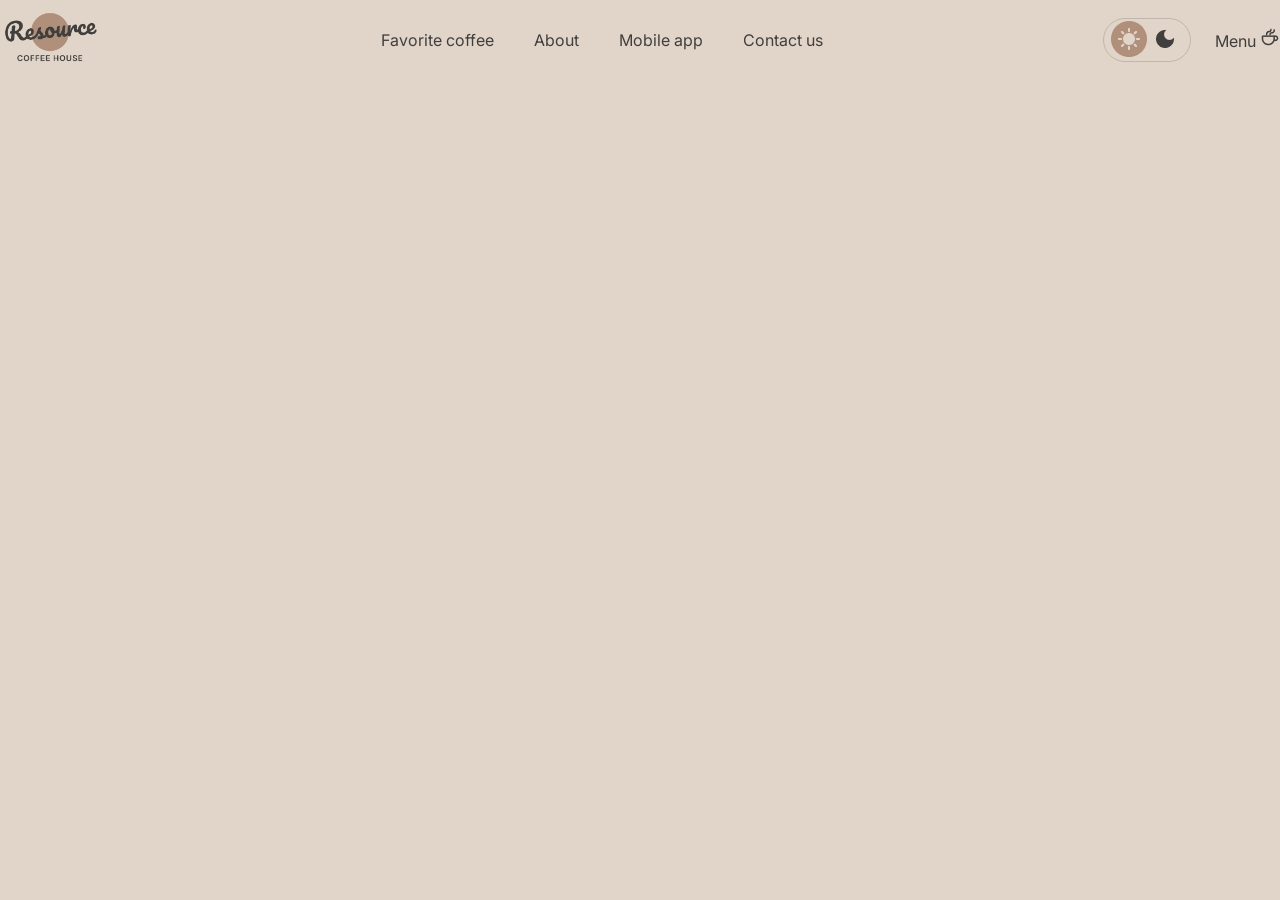
==== index.html @ 5ed03001 "feat: add header" ====
<!DOCTYPE html>
<html lang="en">
<head>
    <meta charset="UTF-8">
    <meta name="viewport" content="width=device-width, initial-scale=1.0">
    <link rel="preconnect" href="https://fonts.googleapis.com">
    <link rel="preconnect" href="https://fonts.gstatic.com" crossorigin>
    <link
        href="https://fonts.googleapis.com/css2?family=Inter:wght@300;400;500;600;700&display=swap"
        rel="stylesheet"
    />
  <link rel="stylesheet" href="style.css" />
    <title>Coffee House</title>
</head>
<body>
    <header class="header">
      <div class="container header__container">
        <a href="#" class="header__logo" >
          <img src="assets/logo.png" alt="logo">
        </a>
        <nav class="header__nav">
          <ul class="header__menu">
            <li class="header__menu-item">
              <a href="#favorite" class="header__menu-link">Favorite coffee</a>
            </li>
            <li class="header__menu-item">
              <a href="#about" class="header__menu-link">About</a>
            </li>
            <li class="header__menu-item">
              <a href="#mobile-app" class="header__menu-link">Mobile app</a>
            </li>
            <li class="header__menu-item">
              <a href="#contacts" class="header__menu-link">Contact us</a>
            </li>
          </ul>
        </nav>
        <div class="header__actions">
            <button class="theme-switcher" type="button" aria-label="Switch color theme">
                <span class="theme-switcher__sun">
                    <img src="assets/sun.png" alt="sun">
                </span>
                <span class="theme-switcher__moon">
                    <img src="assets/moon.png" alt="moon">
                </span>
            </button>
             <a class="menu-link" href="#menu">
                <span>Menu</span>
                <span class="menu-link__icon">
                    <img src="assets/coffee-cup.png" alt="coffee cup">
                </span>
            </a>
            <button class="header__burger" aria-label="Toggle menu">
            <span class="header__burger-line"></span>
            <span class="header__burger-line"></span>
            </button>
        </div>
      </div>
    </header>
    <main>
        <div class="main_container">
            
        </div>
    </main>
    <script src="main.js"></script>
</body>
</html>
---- style.css ----
* {
  margin: 0;
  padding: 0;
  box-sizing: border-box;
}

body {
  font-family: "Inter", sans-serif;
  font-weight: 400;
  line-height: 1.5;
  color: #111;
  background-color: #E1D4C9;
  color: #403F3D;
}
.header__logo img{
    width: 100px;
    height: 60px;

}
.header__container{
    max-width: 1360px;
    margin: 0 auto;
    display: flex;
    align-items: center;
    justify-content: space-between;
    min-height: 80px;
    gap: 16px;
}
.header__menu {
  display: flex;
  align-items: center;
  gap: 40px;
  margin: 0;
  padding: 0;
  list-style: none;
}
.header__menu-link, .menu-link {
  color: #403f3d;
  text-decoration: none;
  font-size: 16px;
}
.header__actions{
    display: flex;
    justify-content: center;
    align-items: center;
    gap: 24px;
}
.theme-switcher__sun img, 
.theme-switcher__moon img{
    width: 36px;
    height: 36px;
}
.theme-switcher{
    background-color: inherit;
    border-radius: 100px;
    border: 1px #C1B6AD solid;
    width: 88px;
    height: 44px;
    display: flex;
    justify-content: center;
    align-items: center;
    cursor: pointer;
}
.menu-link__icon img {
  width: 20px;
  height: 20px;
  object-fit: contain;
}
.header__burger {
  display: none;
  width: 44px;
  height: 44px;
  padding: 10px;
  border: none;
  background-color: transparent;
  cursor: pointer;
}

.header__burger-line {
  display: block;
  width: 24px;
  height: 2px;
  margin: 5px 0;
  background-color: #403f3d;
  transition: transform 0.3s ease, opacity 0.3s ease;
}
@media (max-width: 768px) {
  .header__container {
    position: relative;
    min-height: 72px;
    padding: 0 40px;
  }

  .header__nav {
    display: none;
  }

  .header__burger {
    display: block;
    width: 44px;
    height: 44px;
    padding: 0;
    border: 1px solid #665f55;
    border-radius: 50%;
    background-color: transparent;
    cursor: pointer;
  }

  .header__burger-line {
    display: block;
    width: 16px;
    height: 2px;
    margin: 4px auto;
    border-radius: 2px;
    background-color: #403f3d;
  }

  .header__actions {
    gap: 16px;
  }

  .header__nav.header__nav--open {
    position: absolute;
    display: flex;
    top: 100%;
    align-items: center;
    justify-content: center;
    z-index: 10;
    display: block;
    padding: 24px;
    background-color: #e1d4c9;
  }

  .header__menu {
    flex-direction: column;
    align-items: flex-start;
    gap: 20px;
  }

  .header__menu-link {
    font-size: 16px;
  }
  .menu-link {
  display: none;
}
}
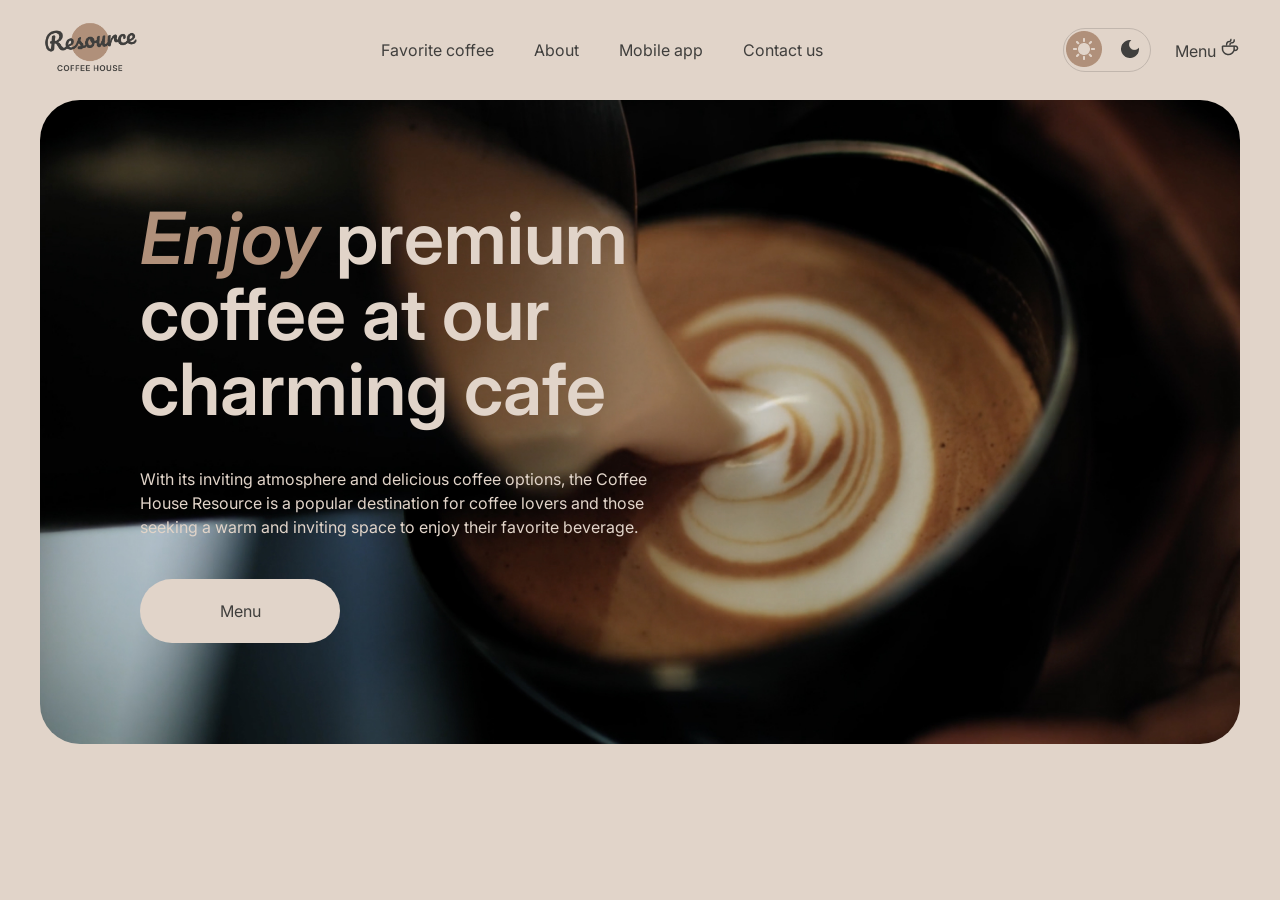
==== commit 86f28e53: "feat: add hero section" ====
--- a/index.html
+++ b/index.html
@@ -58,7 +58,29 @@
     </header>
     <main>
         <div class="main_container">
-            
+            <section class="hero-section">
+                <div class="hero-section__content">
+                <h1 class="hero-section__title">
+                    <span class="hero-section__line">
+                        <span class="hero-section__accent">Enjoy</span> premium
+                    </span>
+                    <span class="hero-section__line">coffee at our</span>
+                    <span class="hero-section__line">charming cafe</span>
+                    </h1>
+                <p class="hero-section__description">
+                    With its inviting atmosphere and delicious coffee options, the Coffee
+                    House Resource is a popular destination for coffee lovers and those
+                    seeking a warm and inviting space to enjoy their favorite beverage.
+                </p>
+
+                <a class="hero-section__button" href="#menu">
+                    <span class="hero-section__button-text">Menu</span>
+                    <span class="hero-section__button-icon">
+                        <img src="assets/coffee-cup.png" alt="">
+                    </span>
+                </a>
+                </div>
+            </section>
         </div>
     </main>
     <script src="main.js"></script>
--- a/style.css
+++ b/style.css
@@ -11,6 +11,7 @@
   color: #111;
   background-color: #E1D4C9;
   color: #403F3D;
+  margin: 0 auto;
 }
 .header__logo img{
     width: 100px;
@@ -23,7 +24,7 @@
     display: flex;
     align-items: center;
     justify-content: space-between;
-    min-height: 80px;
+    min-height: 100px;
     gap: 16px;
 }
 .header__menu {
@@ -38,6 +39,25 @@
   color: #403f3d;
   text-decoration: none;
   font-size: 16px;
+  position: relative;
+}
+.header__menu-link::after,
+.menu-link::after {
+  position: absolute;
+  bottom: -6px;
+  left: 0;
+  width: 100%;
+  height: 2px;
+  background-color: #403f3d;
+  content: "";
+  transform: scaleX(0);
+  transform-origin: left;
+  transition: transform 0.5s ease;
+}
+
+.header__menu-link:hover::after,
+.menu-link:hover::after {
+  transform: scaleX(1);
 }
 .header__actions{
     display: flex;
@@ -60,6 +80,11 @@
     justify-content: center;
     align-items: center;
     cursor: pointer;
+    gap: 10px;
+}
+.theme-switcher:hover .theme-switcher__moon {
+  background-color: #665f55;
+  border-radius: 100px;
 }
 .menu-link__icon img {
   width: 20px;
@@ -84,11 +109,15 @@
   background-color: #403f3d;
   transition: transform 0.3s ease, opacity 0.3s ease;
 }
+@media (max-width: 1439px) {
+     body {
+    padding: 0 40px;
+  }
+}
 @media (max-width: 768px) {
   .header__container {
     position: relative;
     min-height: 72px;
-    padding: 0 40px;
   }
 
   .header__nav {
@@ -144,3 +173,109 @@
   display: none;
 }
 }
+@media (max-width: 750px) {
+    body {
+    padding: 0 16px;
+  }
+}
+.main_container{
+    max-width: 1360px;
+    margin: 0 auto;
+}
+.hero-section{
+    background: url(assets/img-hero.jpg) ;
+    max-width: 1360px;
+    height: 644px;
+    background-position: center;
+  background-size: cover;
+  background-repeat: no-repeat;
+  border-radius: 40px;
+}
+.hero-section__content {
+  max-width: 530px;
+  padding-top: 100px;
+  margin-left: 100px;
+  color: #e1d4c9;
+}
+.hero-section__title {
+  margin: 0 0 40px;
+  font-size: 72px;
+  font-weight: 600;
+  line-height: 1.05;
+}
+.hero-section__line {
+  display: block;
+}
+
+.hero-section__accent {
+  color: #b0907a;
+  font-style: italic;
+}
+
+.hero-section__description {
+  max-width: 530px;
+  margin: 0 0 40px;
+  color: #e1d4c9;
+  font-size: 16px;
+  line-height: 1.5;
+  letter-spacing: 0,2;
+}
+
+.hero-section__button {
+  display: inline-flex;
+  align-items: center;
+  justify-content: center;
+  min-width: 200px;
+  min-height: 64px;
+  padding: 0 24px;
+  border-radius: 32px;
+  color: #403f3d;
+  background-color: #e1d4c9;
+  font-size: 16px;
+  text-decoration: none;
+  transition: 0.3s ease;
+}
+.hero-section__button-icon {
+  display: flex;
+  align-items: center;
+  justify-content: center;
+  width: 0;
+  opacity: 0;
+  overflow: hidden;
+  transition: width 0.3s ease, opacity 0.3s ease;
+}
+
+.hero-section__button-icon img {
+  display: block;
+  width: 22px;
+  height: 20px;
+  padding-left: 2px;
+}
+
+.hero-section__button:hover .hero-section__button-icon {
+  width: 20px;
+  opacity: 1;
+}
+@media (max-width: 768px) {
+    .hero-section__content {
+    padding-top: 100px;
+    margin-left: 60px;
+    }
+}
+@media (max-width: 630px) {
+    .hero-section__content {
+    padding-top: 60px;
+    margin-left: 16px;
+    }
+    .hero-section__title{
+    font-size: 58px;  
+    }
+}
+@media (max-width: 440px) {
+.hero-section__title{
+    font-size: 42px;  
+    }
+    .hero-section {
+    height: 552px;
+    }
+}
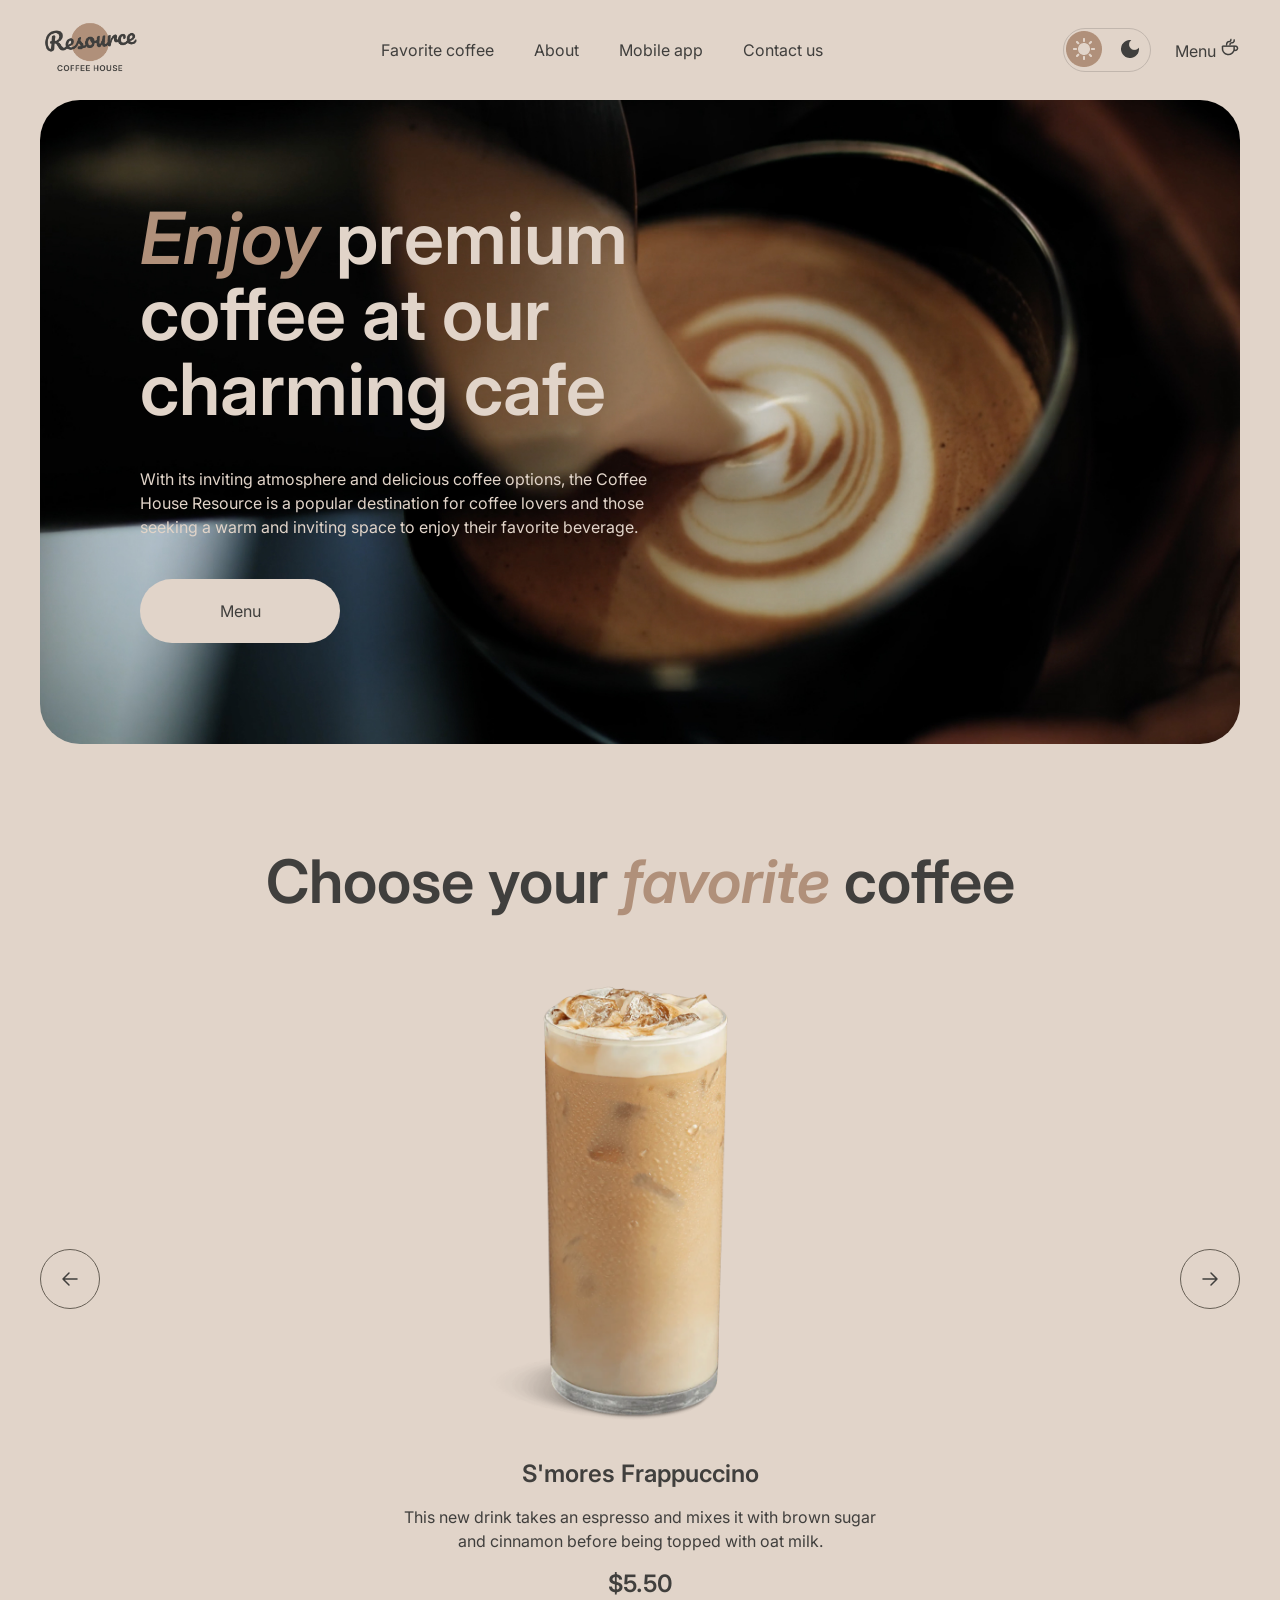
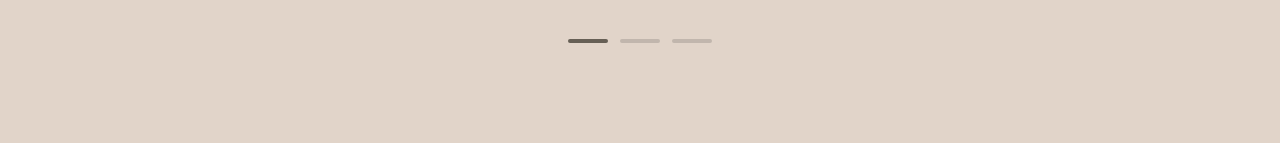
==== commit 632e184e: "feat: add favoriute coffee section" ====
--- a/index.html
+++ b/index.html
@@ -81,6 +81,67 @@
                 </a>
                 </div>
             </section>
+            <section class="favorite-coffee" id="favorite">
+                <h2 class="favorite-coffee__title">
+                    Choose your <span class="favorite-coffee__accent">favorite</span> coffee
+                </h2>
+                <div class="favorite-coffee__slider">
+                    <button
+                    class="favorite-coffee__arrow favorite-coffee__arrow--prev"
+                    type="button"
+                    aria-label="Previous coffee">
+                      <svg class="favorite-coffee__arrow-icon" width="24" height="24" viewBox="0 0 24 24" fill="none"
+                        xmlns="http://www.w3.org/2000/svg" aria-hidden="true">
+                        <path d="M19 12H5M11 18L5 12L11 6" stroke="currentColor" stroke-width="1.5" stroke-linecap="round"
+                        stroke-linejoin="round"/>
+                    </svg>
+                    </button>
+                    <article class="favorite-coffee__card">
+                    <img
+                        class="favorite-coffee__image"
+                        src="assets/coffee-slider-1.png"
+                        alt="S'mores Frappuccino"/>
+                    <div class="favorite-coffee__info">
+                        <h3 class="favorite-coffee__name">S'mores Frappuccino</h3>
+                        <p class="favorite-coffee__description">
+                        This new drink takes an espresso and mixes it with brown sugar and
+                        cinnamon before being topped with oat milk.
+                        </p>
+                        <p class="favorite-coffee__price">$5.50</p>
+                    </div>
+                    </article>
+                    <button
+                    class="favorite-coffee__arrow favorite-coffee__arrow--next"
+                    type="button"
+                    aria-label="Next coffee">
+                    <svg  class="favorite-coffee__arrow-icon" width="24" height="24" viewBox="0 0 24 24"
+                        fill="none" xmlns="http://www.w3.org/2000/svg" aria-hidden="true">
+                        <path d="M5 12H19M13 18L19 12L13 6" stroke="currentColor" stroke-width="1.5"stroke-linecap="round"
+                        stroke-linejoin="round"/>
+                    </svg>
+                    </button>
+                </div>
+
+                <div class="favorite-coffee__pagination" aria-label="Coffee slider pagination">
+                    <button
+                    class="favorite-coffee__pagination-item favorite-coffee__pagination-item--active"
+                    type="button"
+                    aria-label="Show first coffee"
+                    ></button>
+
+                    <button
+                    class="favorite-coffee__pagination-item"
+                    type="button"
+                    aria-label="Show second coffee"
+                    ></button>
+
+                    <button
+                    class="favorite-coffee__pagination-item"
+                    type="button"
+                    aria-label="Show third coffee"
+                    ></button>
+                </div>
+                </section>
         </div>
     </main>
     <script src="main.js"></script>
--- a/style.css
+++ b/style.css
@@ -278,4 +278,146 @@
     .hero-section {
     height: 552px;
     }
+}
+.favorite-coffee {
+  padding: 100px 0;
+}
+
+.favorite-coffee__title {
+  margin: 0 0 40px;
+  color: #403f3d;
+  font-size: 60px;
+  font-weight: 600;
+  line-height: 1.25;
+  text-align: center;
+}
+
+.favorite-coffee__accent {
+  color: #b0907a;
+  font-style: italic;
+}
+
+.favorite-coffee__slider {
+  display: flex;
+  align-items: center;
+  justify-content: space-between;
+  width: 100%;
+  max-width: 1360px;
+  margin: 0 auto;
+}
+
+.favorite-coffee__card {
+  flex-grow: 1;
+  max-width: 480px;
+  margin: 0 20px;
+}
+
+.favorite-coffee__card {
+  display: flex;
+  flex-direction: column;
+  align-items: center;
+  width: 480px;
+  text-align: center;
+}
+
+.favorite-coffee__image {
+  display: block;
+  width: 480px;
+  height: 480px;
+  margin-bottom: 20px;
+  object-fit: cover;
+  border-radius: 50%;
+}
+
+.favorite-coffee__info {
+  display: flex;
+  flex-direction: column;
+  align-items: center;
+}
+
+.favorite-coffee__name {
+  margin: 0 0 16px;
+  color: #403f3d;
+  font-size: 24px;
+  font-weight: 600;
+  line-height: 1.25;
+}
+
+.favorite-coffee__description {
+  max-width: 480px;
+  margin: 0 0 16px;
+  color: #403f3d;
+  font-size: 16px;
+  line-height: 1.5;
+}
+
+.favorite-coffee__price {
+  margin: 0;
+  color: #403f3d;
+  font-size: 24px;
+  font-weight: 600;
+  line-height: 1.25;
+}
+
+.favorite-coffee__arrow {
+  display: flex;
+  align-items: center;
+  justify-content: center;
+
+  width: 60px;
+  height: 60px;
+  padding: 0;
+  border: 1px solid #665f55;
+  border-radius: 50%;
+  color: #403f3d;
+  background-color: transparent;
+  cursor: pointer;
+
+  transition: color 0.3s ease, background-color 0.3s ease;
+}
+
+.favorite-coffee__arrow:hover {
+  color: #e1d4c9;
+  background-color: #665f55;
+}
+
+.favorite-coffee__pagination {
+  display: flex;
+  justify-content: center;
+  gap: 12px;
+  margin-top: 40px;
+}
+
+.favorite-coffee__pagination-item {
+  width: 40px;
+  height: 4px;
+  padding: 0;
+  border: 0;
+  border-radius: 100px;
+  background-color: #c1b6ad;
+  cursor: pointer;
+}
+
+.favorite-coffee__pagination-item--active {
+  background-color: #665f55;
+}
+@media (max-width: 760px) {
+  .favorite-coffee__arrow {
+    display: none;
+  }
+  .favorite-coffee__title{
+    font-size: 32px;
+  }
+  .favorite-coffee__image {
+    display: block;
+    width: 348px;
+    height: 348px;
+}
+.favorite-coffee__slider {
+    display: block;
+  }
+  .favorite-coffee__card {
+    width: 100%;
+    margin: 0 auto;
+  }
 }
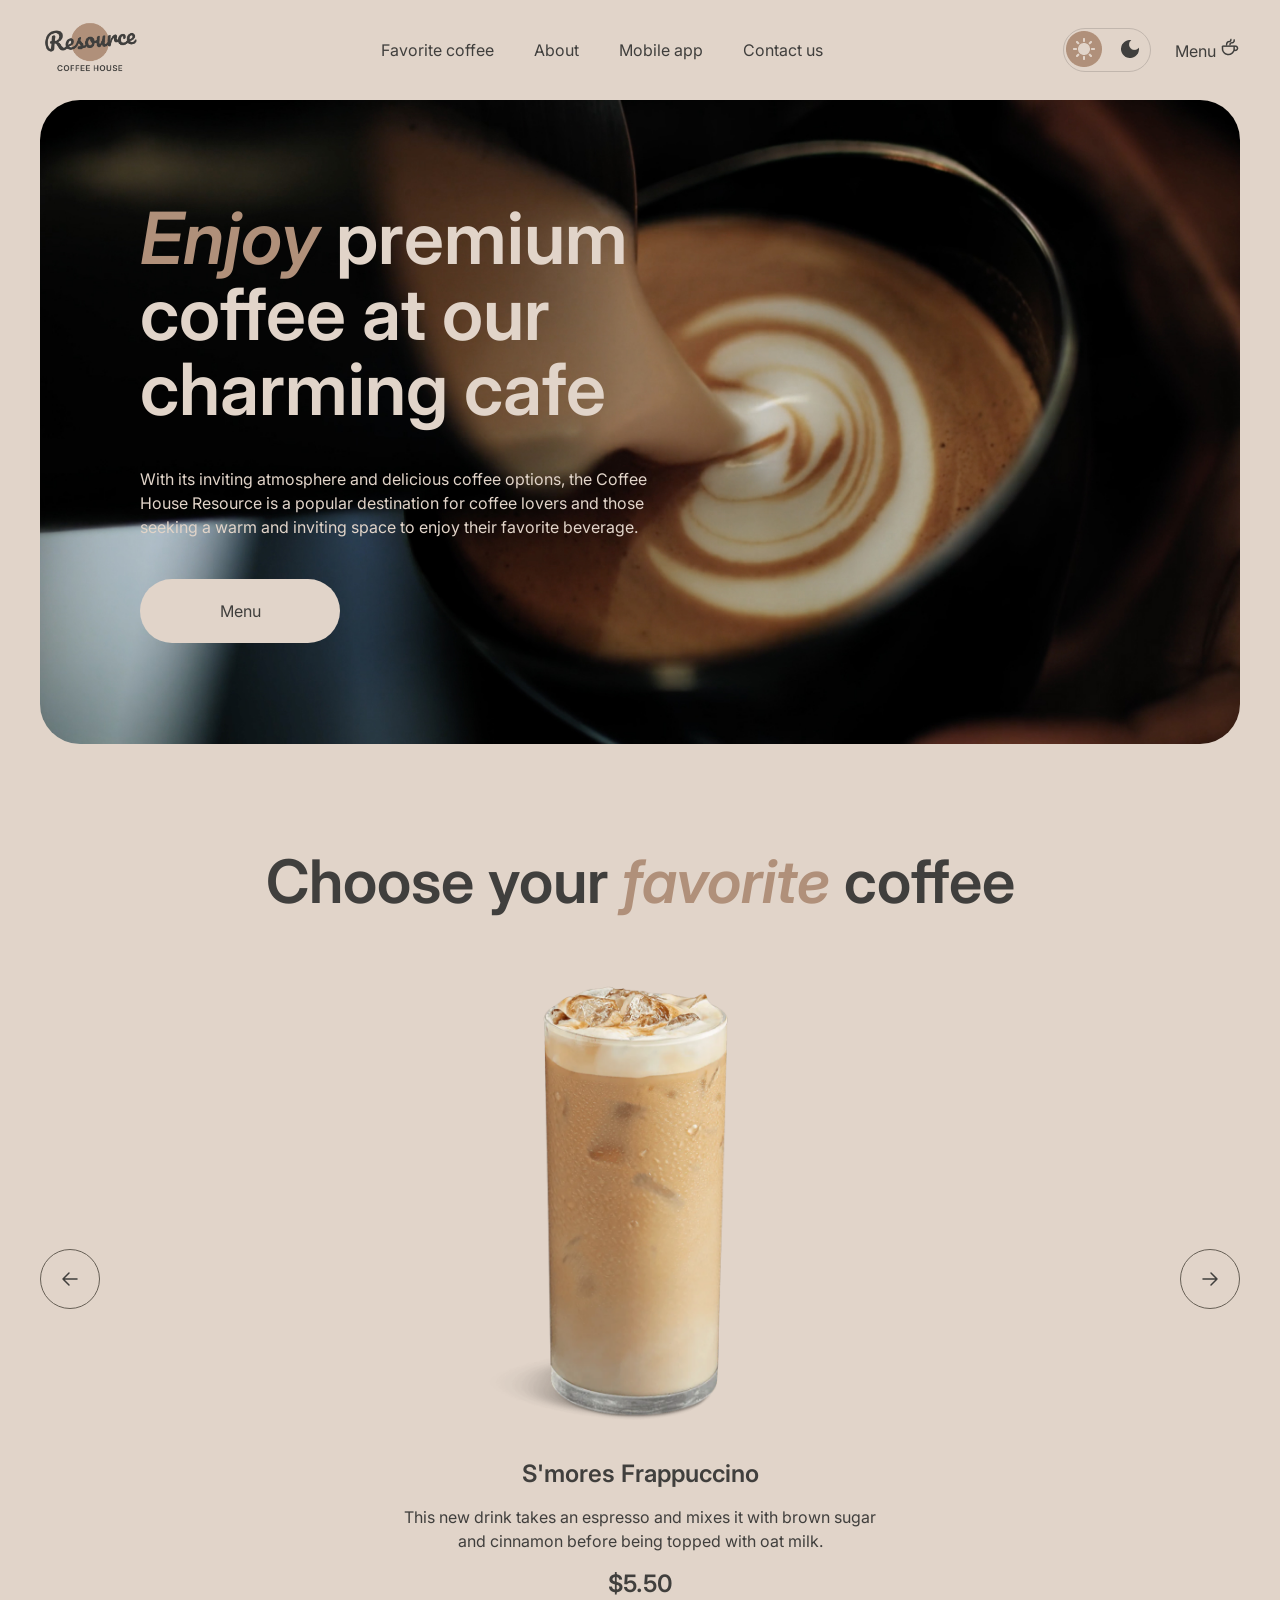
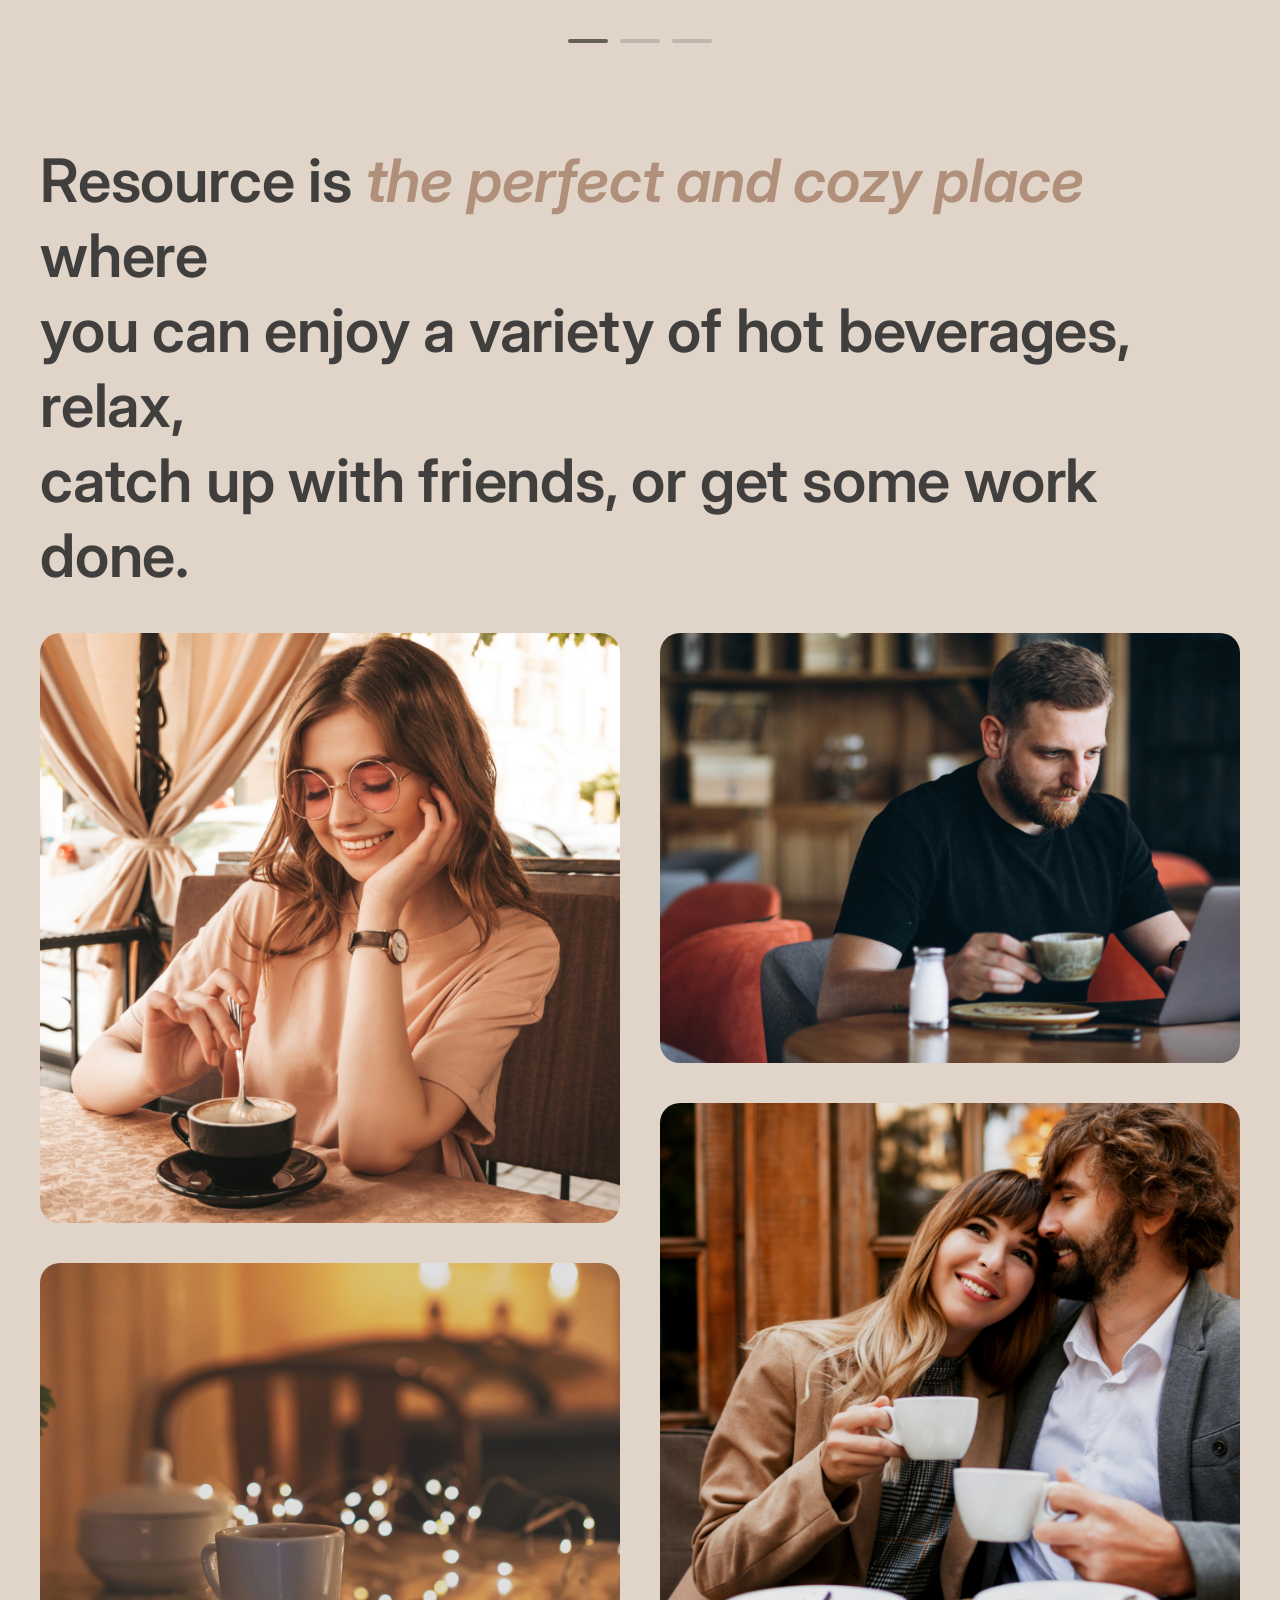
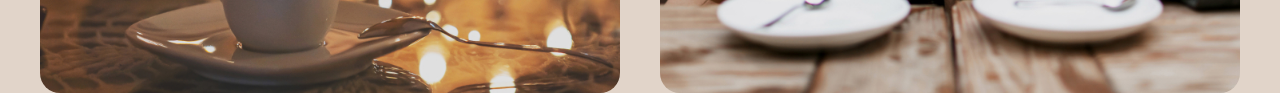
==== commit 649390af: "feat: add about section" ====
--- a/index.html
+++ b/index.html
@@ -121,25 +121,46 @@
                     </svg>
                     </button>
                 </div>
-
                 <div class="favorite-coffee__pagination" aria-label="Coffee slider pagination">
                     <button
-                    class="favorite-coffee__pagination-item favorite-coffee__pagination-item--active"
-                    type="button"
-                    aria-label="Show first coffee"
-                    ></button>
-
+                        class="favorite-coffee__pagination-item favorite-coffee__pagination-item--active" type="button" aria-label="Show first coffee">
+                    </button>
                     <button
-                    class="favorite-coffee__pagination-item"
-                    type="button"
-                    aria-label="Show second coffee"
-                    ></button>
-
+                        class="favorite-coffee__pagination-item" type="button" aria-label="Show second coffee">
+                    </button>
                     <button
-                    class="favorite-coffee__pagination-item"
-                    type="button"
-                    aria-label="Show third coffee"
-                    ></button>
+                        class="favorite-coffee__pagination-item" type="button" aria-label="Show third coffee">
+                    </button>
+                </div>
+            </section>
+            <section class="about" id="about">
+                <div class="container about__container">
+                    <h2 class="about__title">
+                    <span class="about__title-line">
+                        Resource is <span class="about__accent">the perfect and cozy place</span> where</span>
+                    <span class="about__title-line">you can enjoy a variety of hot beverages, relax,
+                    </span>
+                    <span class="about__title-line"> catch up with friends, or get some work done.
+                    </span>
+                    </h2>
+                    <div class="about__gallery">
+                        <div class="about__column about__column--left">
+                            <div class="about__image-wrapper about__image-wrapper--large">
+                                <img class="about__image" src="assets/about-1.jpg" alt="coffee"/>
+                            </div>
+                            <div class="about__image-wrapper about__image-wrapper--small">
+                                <img class="about__image" src="assets/about-2.jpg" alt="Coffee cup on a table"/>
+                            </div>
+                        </div>
+                        <div class="about__column about__column--right">
+                            <div class="about__image-wrapper about__image-wrapper--small">
+                                <img class="about__image" src="assets/about-3.jpg" alt="coffee"/>
+                            </div>
+                            <div class="about__image-wrapper about__image-wrapper--large">
+                                <img class="about__image" src="assets/about-4.jpg" alt="coffee"/>
+                            </div>
+                        </div>
+                    </div>
                 </div>
                 </section>
         </div>
--- a/style.css
+++ b/style.css
@@ -420,4 +420,88 @@
     width: 100%;
     margin: 0 auto;
   }
+}
+
+
+.about__container {
+  max-width: 1360px;
+  margin: 0 auto;
+}
+
+.about__title {
+  margin: 0 0 40px;
+  color: #403f3d;
+  font-size: 60px;
+  font-weight: 600;
+  line-height: 1.25;
+  letter-spacing: -0.2px;
+}
+
+.about__title-line {
+  display: block;
+}
+
+.about__accent {
+  color: #b0907a;
+  font-style: italic;
+}
+
+.about__gallery {
+  display: grid;
+  grid-template-columns: repeat(2, 1fr);
+  gap: 40px;
+}
+
+.about__column {
+  display: flex;
+  flex-direction: column;
+  gap: 40px;
+}
+
+.about__image-wrapper {
+  overflow: hidden;
+  border-radius: 20px;
+}
+
+.about__image-wrapper--large {
+  height: 590px;
+}
+
+.about__image-wrapper--small {
+  height: 430px;
+}
+
+.about__image {
+  display: block;
+  width: 100%;
+  height: 100%;
+  object-fit: cover;
+  transition: transform 0.5s ease;
+}
+
+.about__image-wrapper:hover .about__image {
+  transform: scale(1.1);
+}
+@media (max-width: 1000px) {
+  .about__image-wrapper--small {
+    display: none;
+  }
+
+  .about__gallery {
+    grid-template-columns: 1fr;
+    gap: 40px;
+  }
+
+  .about__column {
+    gap: 0;
+  }
+  .about__image-wrapper--large {
+    height: 590px;
+  }
+}
+@media (max-width: 700px) {
+  .about__title {
+    font-size: 32px;
+    letter-spacing: 0.55px;
+  }
 }
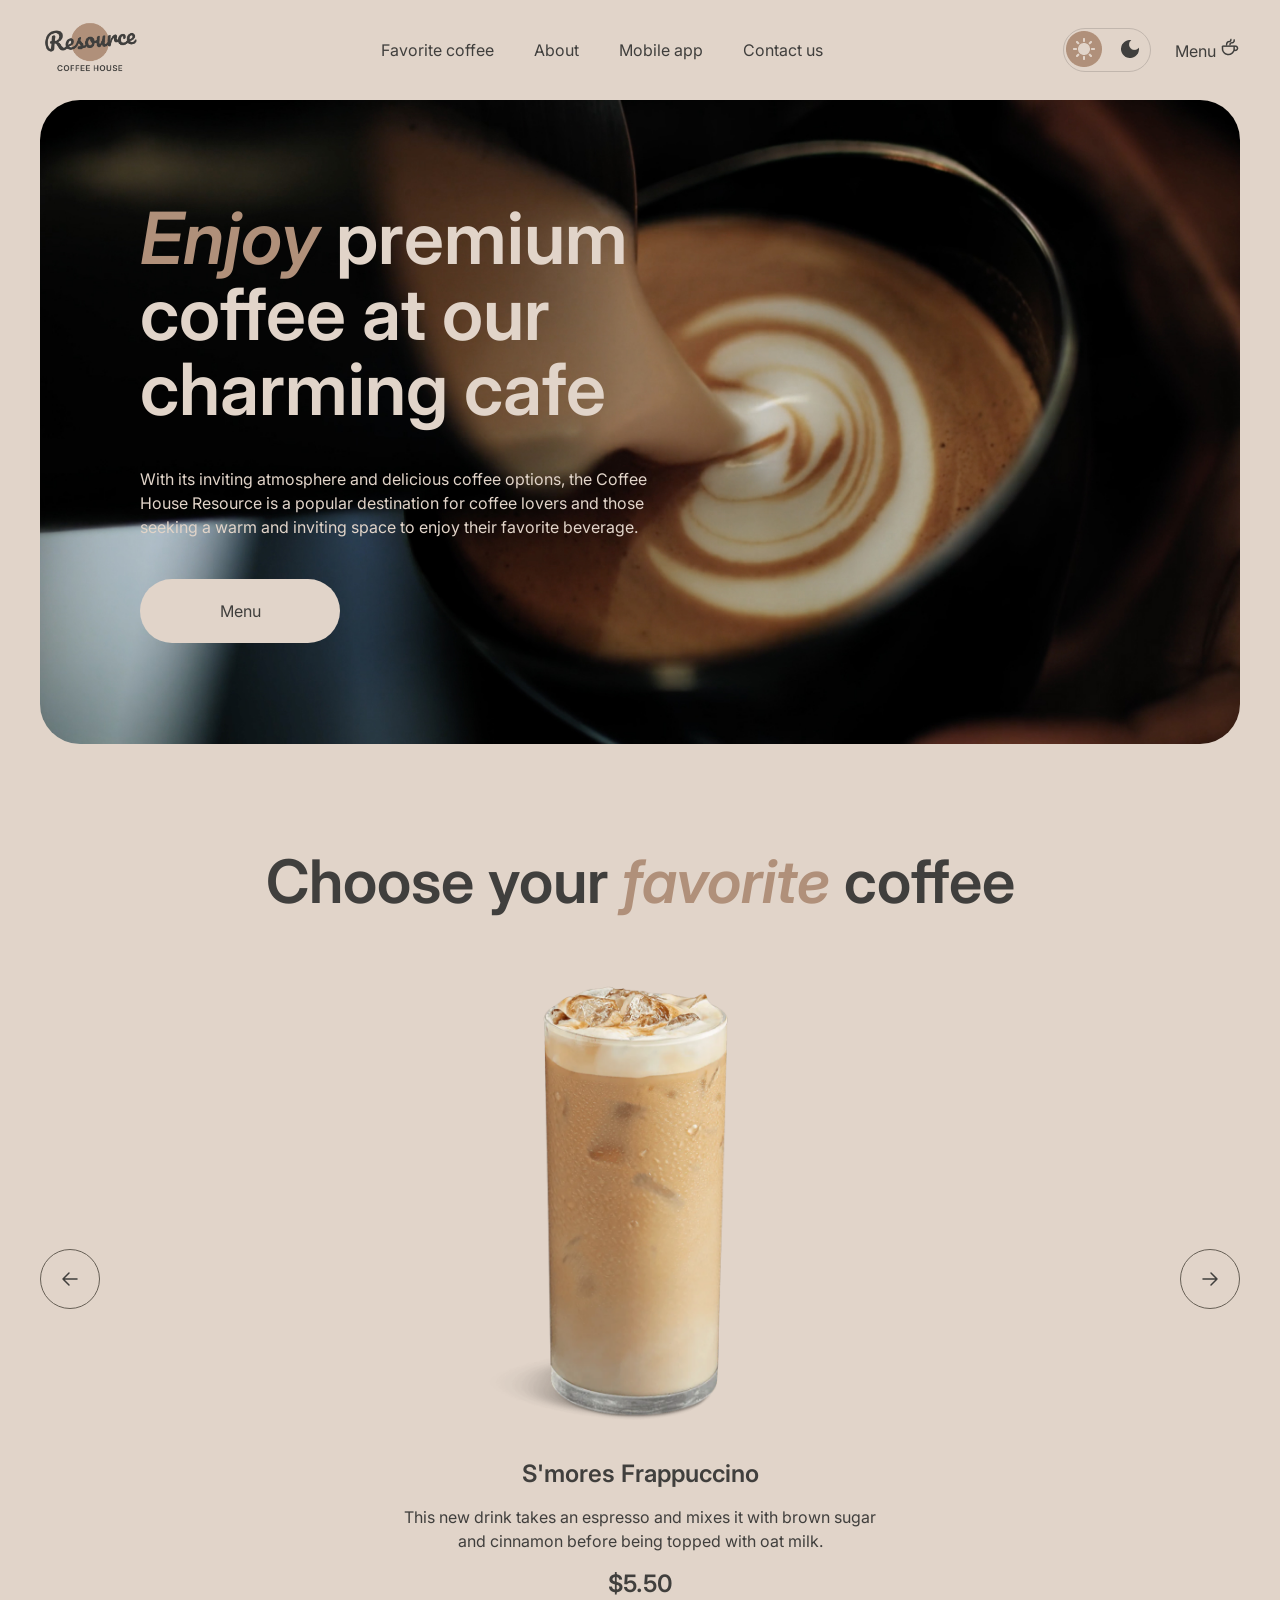
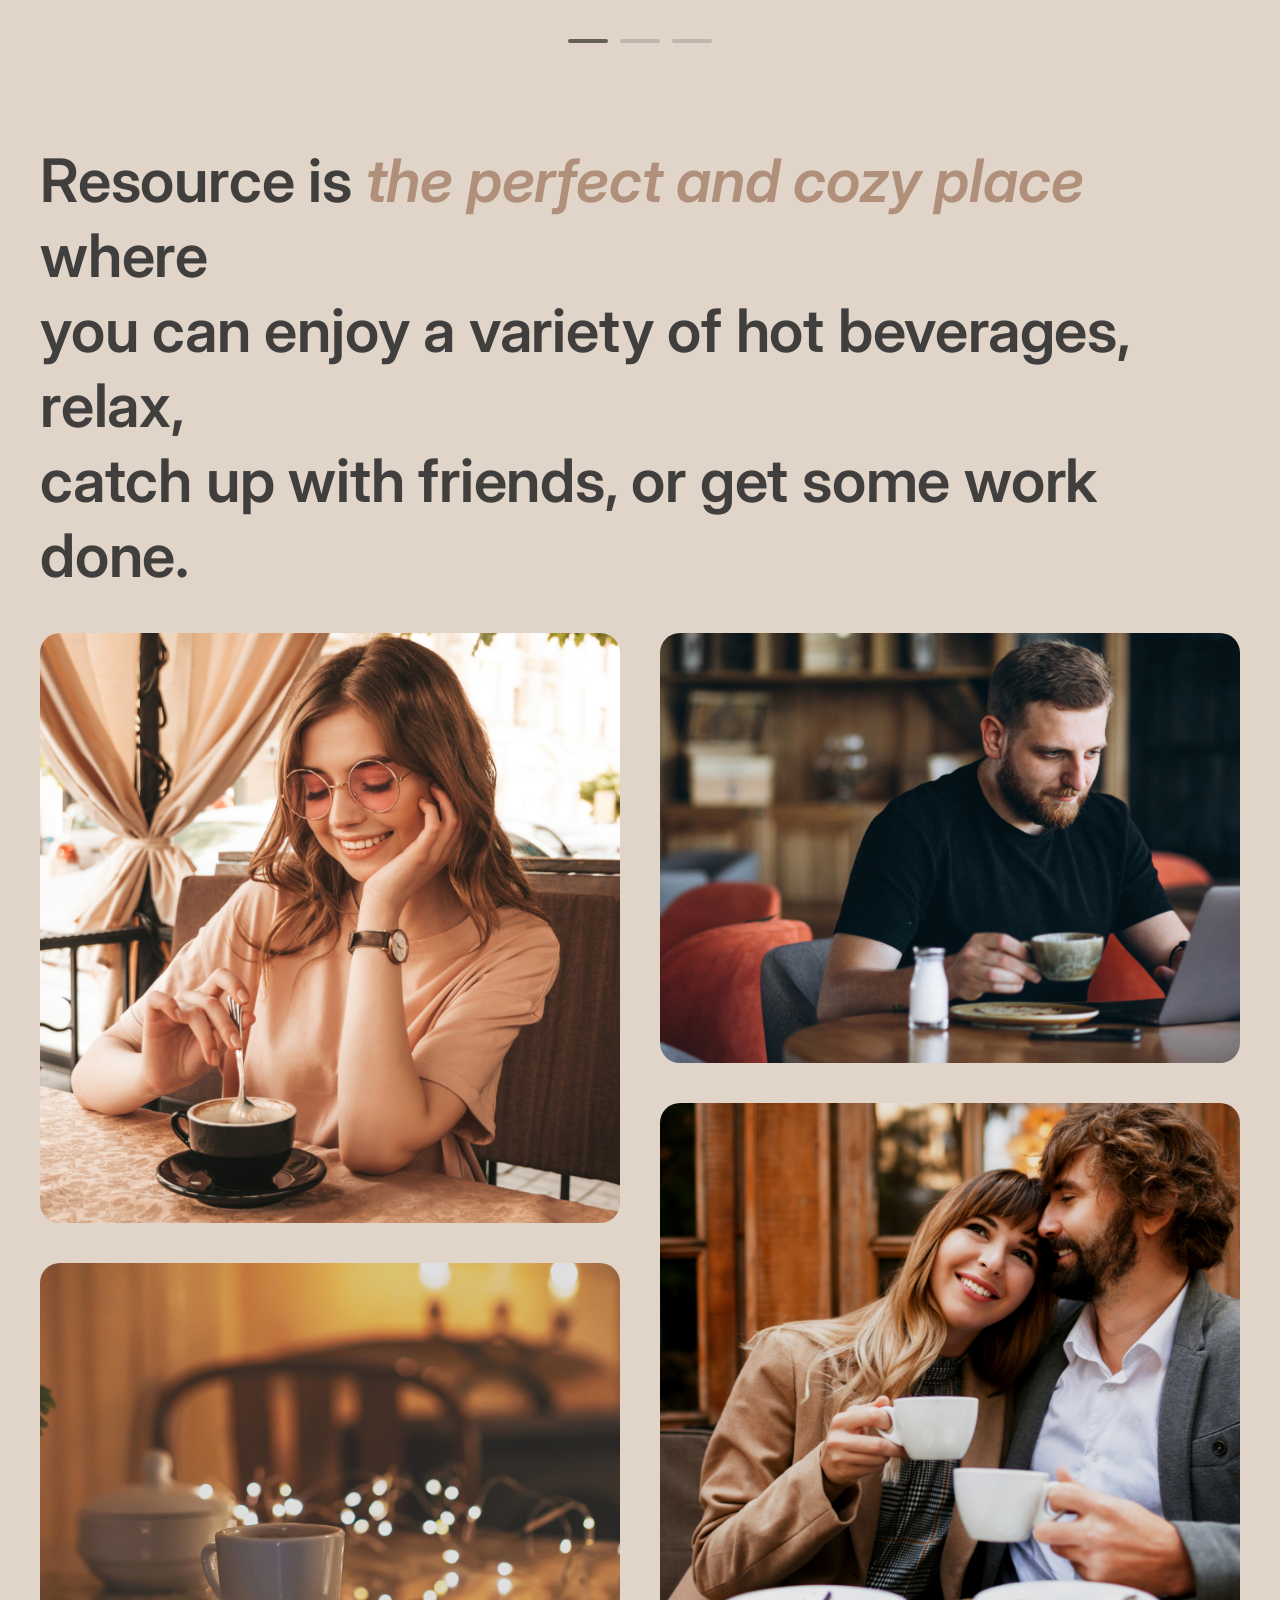
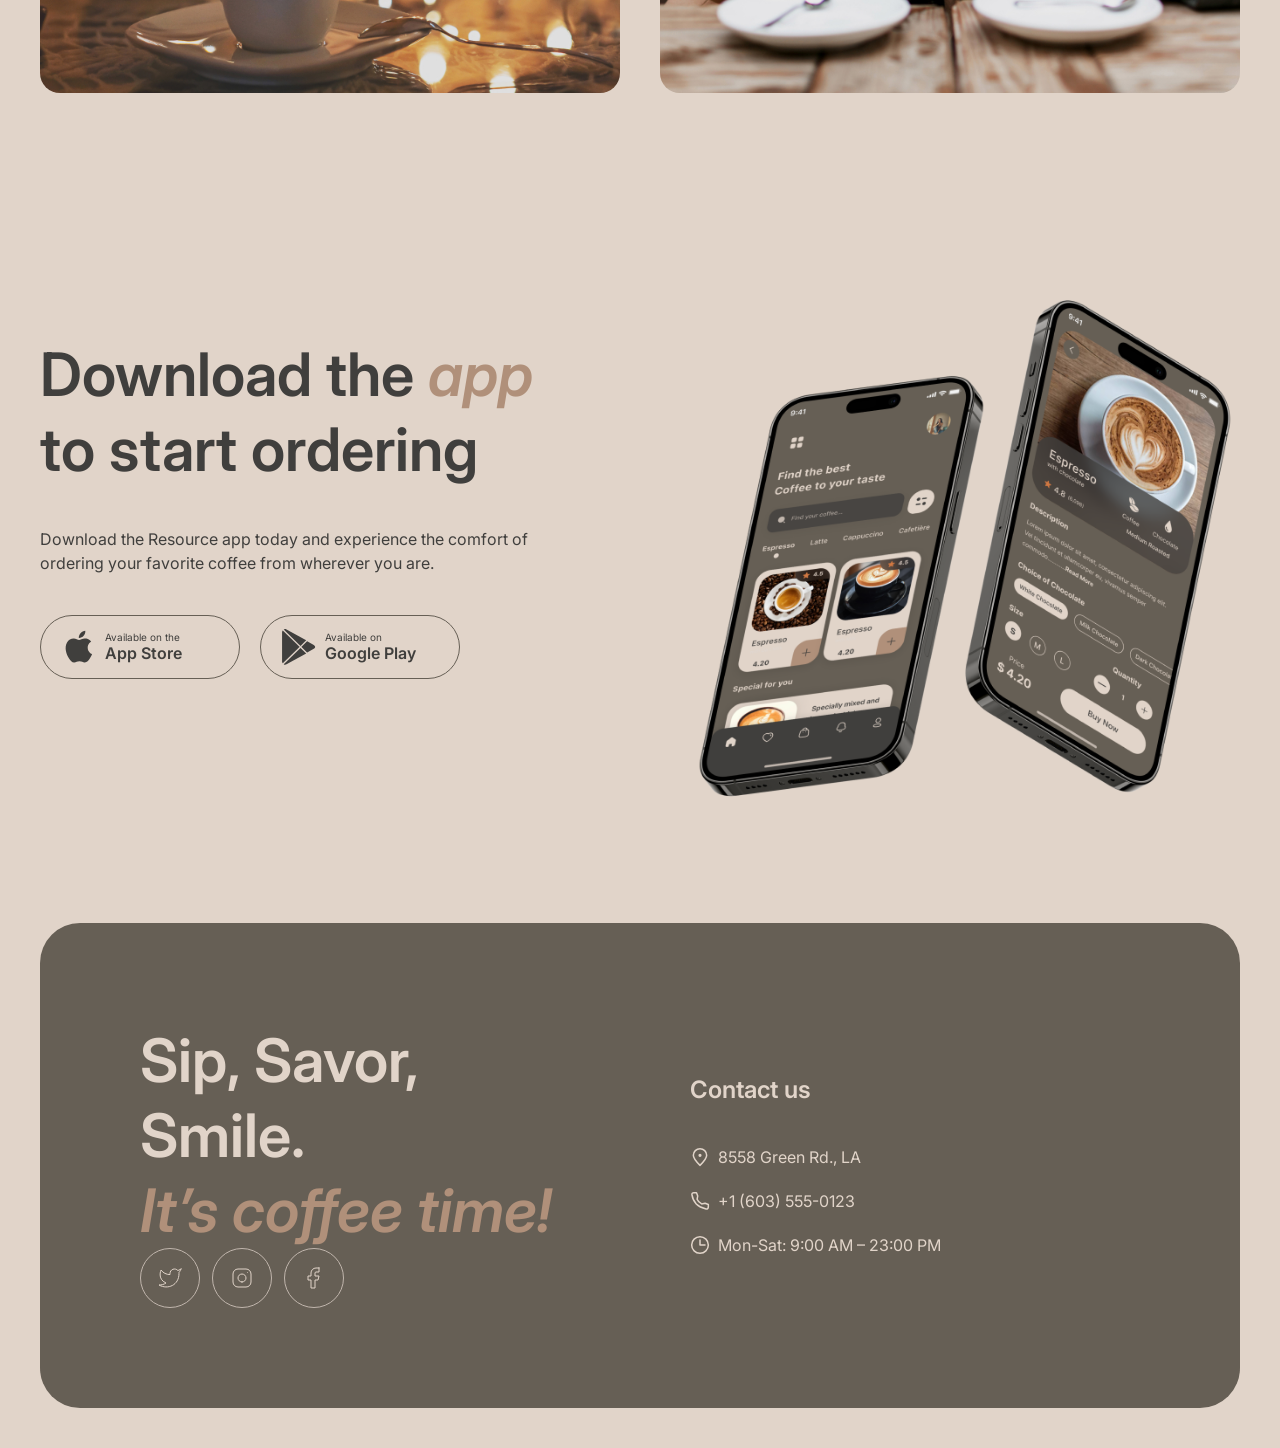
==== commit 9249c420: "feat:add mobile section and footer" ====
--- a/index.html
+++ b/index.html
@@ -163,8 +163,143 @@
                     </div>
                 </div>
                 </section>
+                <section class="mobile-app" id="mobile-app">
+                    <div class="container mobile-app__container">
+                        <div class="mobile-app__content">
+                        <h2 class="mobile-app__title">
+                            <span class="mobile-app__title-line">
+                            Download the
+                            <span class="mobile-app__accent">app</span>
+                            </span>
+
+                            <span class="mobile-app__title-line">
+                            to start ordering
+                            </span>
+                        </h2>
+
+                        <p class="mobile-app__description">
+                            Download the Resource app today and experience the comfort of ordering
+                            your favorite coffee from wherever you are.
+                        </p>
+
+                        <div class="mobile-app__buttons">
+                            <a
+                            class="mobile-app__button"
+                            href="#"
+                            aria-label="Download Resource app on the App Store"
+                            >
+                            <span class="mobile-app__button-icon">
+                                <img src="assets/app-store.svg" alt="" />
+                            </span>
+
+                            <span class="mobile-app__button-text">
+                                <span class="mobile-app__button-label">Available on the</span>
+                                <span class="mobile-app__button-store">App Store</span>
+                            </span>
+                            </a>
+
+                            <a
+                            class="mobile-app__button"
+                            href="#"
+                            aria-label="Download Resource app on Google Play"
+                            >
+                            <span class="mobile-app__button-icon">
+                                <img src="assets/google-play.svg" alt="" />
+                            </span>
+
+                            <span class="mobile-app__button-text">
+                                <span class="mobile-app__button-label">Available on</span>
+                                <span class="mobile-app__button-store">Google Play</span>
+                            </span>
+                            </a>
+                        </div>
+                        </div>
+
+                        <div class="mobile-app__image-wrapper">
+                        <img
+                            class="mobile-app__image"
+                            src="assets/mobile-screens.png"
+                            alt="Resource Coffee House mobile app screens"
+                        />
+                        </div>
+                    </div>
+                    </section>
         </div>
     </main>
+    <footer class="footer" id="contacts">
+        <div class="container footer__container">
+            <div class="footer__offer">
+            <h2 class="footer__title">
+                Sip, Savor, Smile.
+                <span class="footer__accent">It’s coffee time!</span>
+            </h2>
+
+            <ul class="footer__socials">
+                <li class="footer__social-item">
+                <a
+                    class="footer__social-link"
+                    href="#"
+                    aria-label="Resource Coffee House on Twitter"
+                >
+                    <img src="assets/twitter.svg" alt="" />
+                </a>
+                </li>
+
+                <li class="footer__social-item">
+                <a
+                    class="footer__social-link"
+                    href="#"
+                    aria-label="Resource Coffee House on Instagram"
+                >
+                    <img src="assets/instagram.svg" alt="" />
+                </a>
+                </li>
+
+                <li class="footer__social-item">
+                <a
+                    class="footer__social-link"
+                    href="#"
+                    aria-label="Resource Coffee House on Facebook"
+                >
+                    <img src="assets/facebook.svg" alt="" />
+                </a>
+                </li>
+            </ul>
+            </div>
+
+            <div class="footer__contacts">
+            <h3 class="footer__contacts-title">Contact us</h3>
+
+            <address class="footer__contacts-list">
+                <a
+                class="footer__contact-link"
+                href="https://maps.google.com/?q=8558+Green+Rd,+LA"
+                target="_blank"
+                rel="noopener noreferrer"
+                >
+                <span class="footer__contact-icon">
+                    <img src="assets/pin-alt.svg" alt="" />
+                </span>
+                <span>8558 Green Rd., LA</span>
+                </a>
+
+                <a class="footer__contact-link" href="tel:+16035550123">
+                <span class="footer__contact-icon">
+                    <img src="assets/phone.svg" alt="" />
+                </span>
+                <span>+1 (603) 555-0123</span>
+                </a>
+
+                <p class="footer__contact-link">
+                <span class="footer__contact-icon">
+                    <img src="assets/clock.svg" alt="" />
+                </span>
+                <span>Mon-Sat: 9:00 AM – 23:00 PM</span>
+                </p>
+            </address>
+            </div>
+        </div>
+        </footer>
     <script src="main.js"></script>
 </body>
 </html>
--- a/style.css
+++ b/style.css
@@ -504,4 +504,264 @@
     font-size: 32px;
     letter-spacing: 0.55px;
   }
+}
+.mobile-app {
+  padding: 100px 0;
+}
+
+.mobile-app__container {
+  display: grid;
+  grid-template-columns: minmax(0, 1fr) minmax(0, 1fr);
+  align-items: center;
+  gap: 100px;
+}
+
+.mobile-app__content {
+  max-width: 630px;
+}
+
+.mobile-app__title {
+  margin: 0 0 40px;
+  color: #403f3d;
+  font-size: 60px;
+  font-weight: 600;
+  line-height: 1.25;
+}
+
+.mobile-app__title-line {
+  display: block;
+}
+
+.mobile-app__accent {
+  color: #b0907a;
+  font-style: italic;
+}
+
+.mobile-app__description {
+  max-width: 630px;
+  margin: 0 0 40px;
+  color: #403f3d;
+  font-size: 16px;
+  line-height: 1.5;
+}
+
+.mobile-app__buttons {
+  display: flex;
+  flex-wrap: wrap;
+  gap: 20px;
+}
+
+.mobile-app__button {
+  display: flex;
+  align-items: center;
+  gap: 8px;
+
+  width: 200px;
+  min-height: 64px;
+  padding: 12px 20px;
+
+  border: 1px solid #665f55;
+  border-radius: 100px;
+
+  color: #403f3d;
+  background-color: transparent;
+  text-decoration: none;
+
+  transition: color 0.3s ease, background-color 0.3s ease;
+}
+
+.mobile-app__button-icon {
+  display: flex;
+  flex: 0 0 36px;
+  align-items: center;
+  justify-content: center;
+}
+
+.mobile-app__button-icon img {
+  display: block;
+  width: 36px;
+  height: 36px;
+}
+
+.mobile-app__button-text {
+  display: flex;
+  flex-direction: column;
+  align-items: flex-start;
+}
+
+.mobile-app__button-label {
+  font-size: 10px;
+  line-height: 1.4;
+}
+
+.mobile-app__button-store {
+  font-size: 16px;
+  font-weight: 600;
+  line-height: 1.2;
+}
+
+.mobile-app__image-wrapper {
+  display: flex;
+  align-items: flex-end;
+  justify-content: center;
+  min-height: 630px;
+  overflow: hidden;
+}
+
+.mobile-app__image {
+  display: block;
+  width: 100%;
+  max-width: 630px;
+  height: auto;
+  object-fit: contain;
+}
+.footer {
+  padding: 0 0 40px;
+}
+
+.footer__container {
+  display: grid;
+  grid-template-columns: 1fr 1fr;
+  gap: 100px;
+  padding: 100px;
+  border-radius: 40px;
+  color: #e1d4c9;
+  background-color: #665f55;
+  max-width: 1360px;
+  margin: 0 auto;
+}
+
+.footer__offer {
+  display: flex;
+  flex-direction: column;
+  justify-content: space-between;
+  min-height: 250px;
+}
+
+.footer__title {
+  margin: 0;
+  color: #e1d4c9;
+  font-size: 60px;
+  font-weight: 600;
+  line-height: 1.25;
+}
+
+.footer__accent {
+  display: block;
+  color: #b0907a;
+  font-style: italic;
+}
+
+.footer__socials {
+  display: flex;
+  gap: 12px;
+  margin: 0;
+  padding: 0;
+  list-style: none;
+}
+
+.footer__social-link {
+  display: flex;
+  align-items: center;
+  justify-content: center;
+
+  width: 60px;
+  height: 60px;
+  border: 1px solid #c1b6ad;
+  border-radius: 50%;
+}
+
+.footer__social-link img {
+  width: 24px;
+  height: 24px;
+}
+
+.footer__contacts {
+  align-self: center;
+}
+
+.footer__contacts-title {
+  margin: 0 0 40px;
+  color: #e1d4c9;
+  font-size: 24px;
+  font-weight: 600;
+  line-height: 1.25;
+}
+
+.footer__contacts-list {
+  display: flex;
+  flex-direction: column;
+  gap: 20px;
+  font-style: normal;
+}
+
+.footer__contact-link {
+  display: flex;
+  align-items: center;
+  gap: 8px;
+
+  margin: 0;
+  color: #e1d4c9;
+  font-size: 16px;
+  font-style: normal;
+  line-height: 1.5;
+  text-decoration: none;
+}
+
+.footer__contact-icon {
+  display: flex;
+  flex: 0 0 20px;
+  align-items: center;
+  justify-content: center;
+}
+@media (max-width: 1000px) {
+
+  .mobile-app__container {
+    grid-template-columns: 1fr;
+    gap: 40px;
+  }
+
+  .mobile-app__content {
+    max-width: 100%;
+  }
+
+  .mobile-app__image-wrapper {
+    min-height: auto;
+  }
+
+  .mobile-app__image {
+    display: block;
+    width: 100%;
+    max-width: 600px;
+    margin: 0 auto;
+  }
+
+  .footer__container {
+    grid-template-columns: 1fr;
+    gap: 60px;
+  }
+
+  .footer__offer {
+    min-height: auto;
+    gap: 40px;
+  }
+
+  .footer__contacts {
+    align-self: start;
+  }
+}
+
+.footer__contact-icon img {
+  display: block;
+  width: 20px;
+  height: 20px;
+}
+@media (max-width: 560px) {
+  .mobile-app__title,
+  .footer__title {
+    font-size: 32px;
+  }
+  .footer__container {
+    padding: 60px 16px;
+}
 }
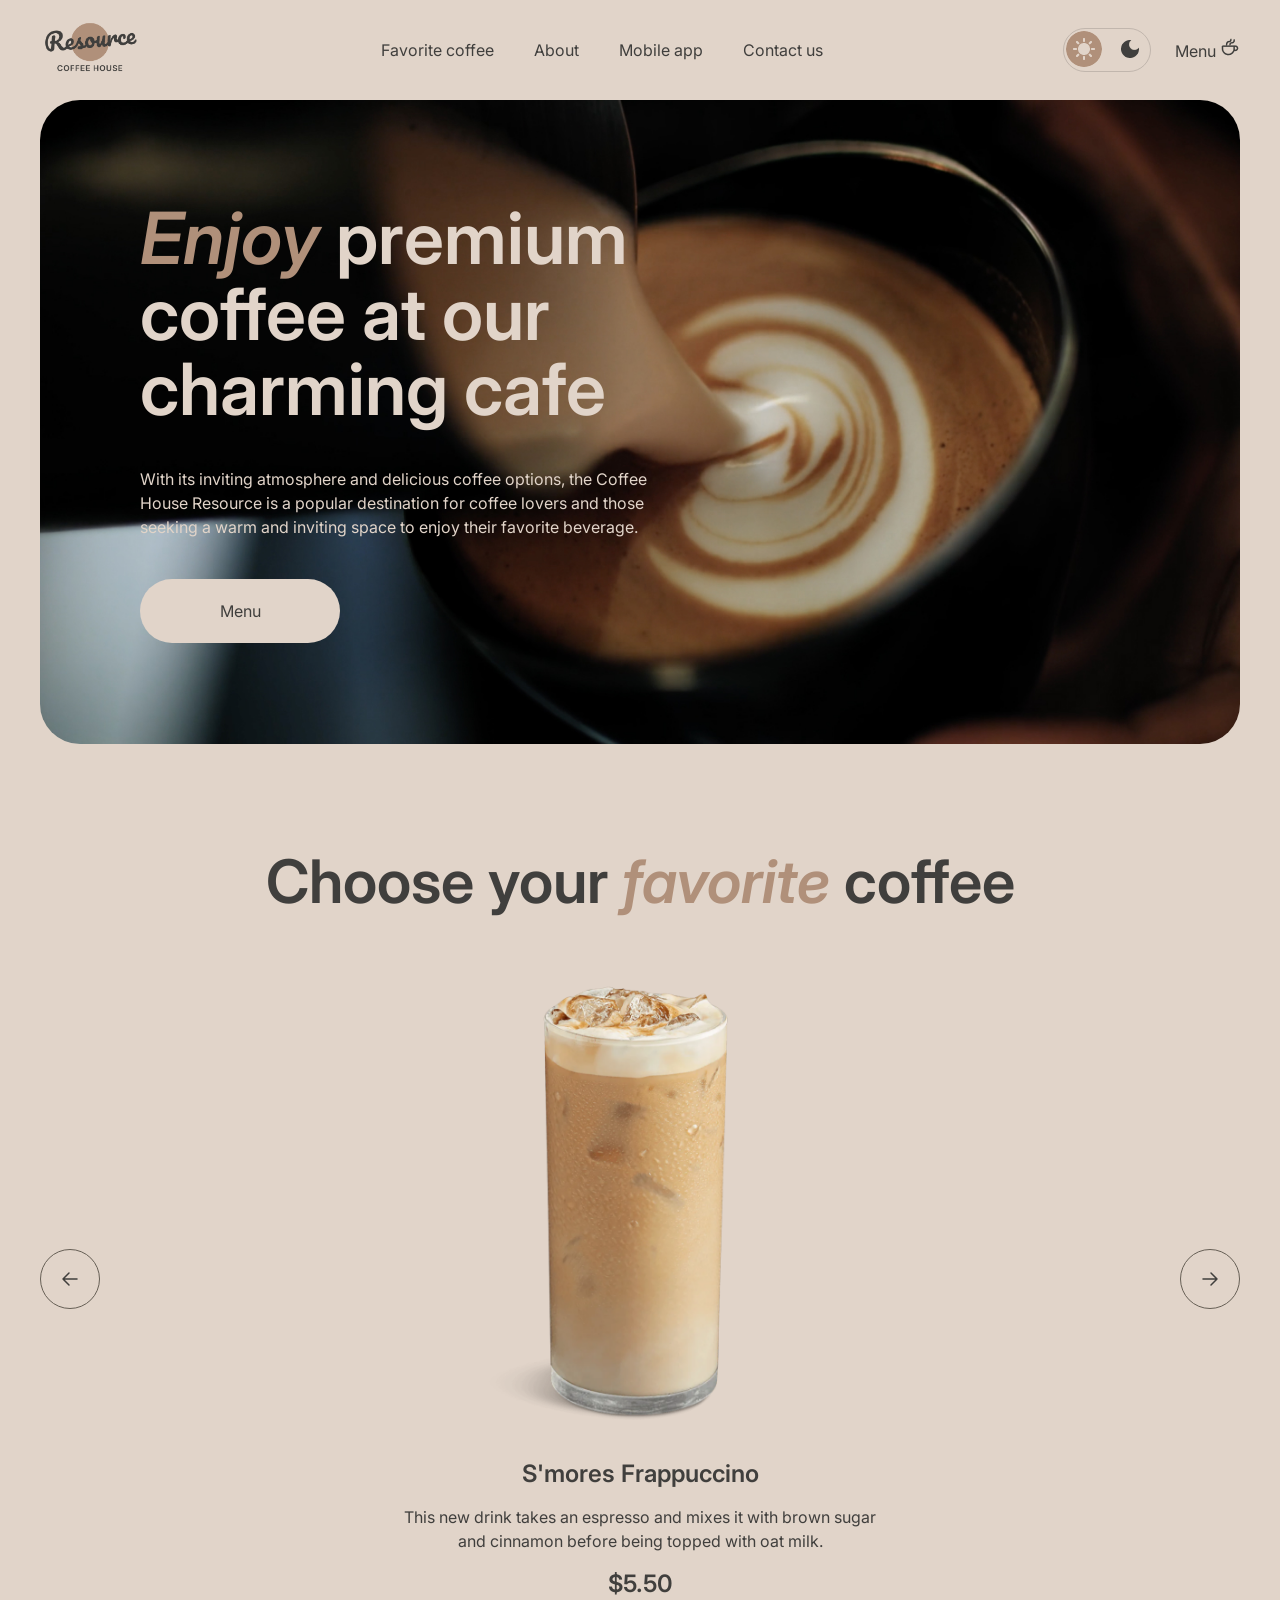
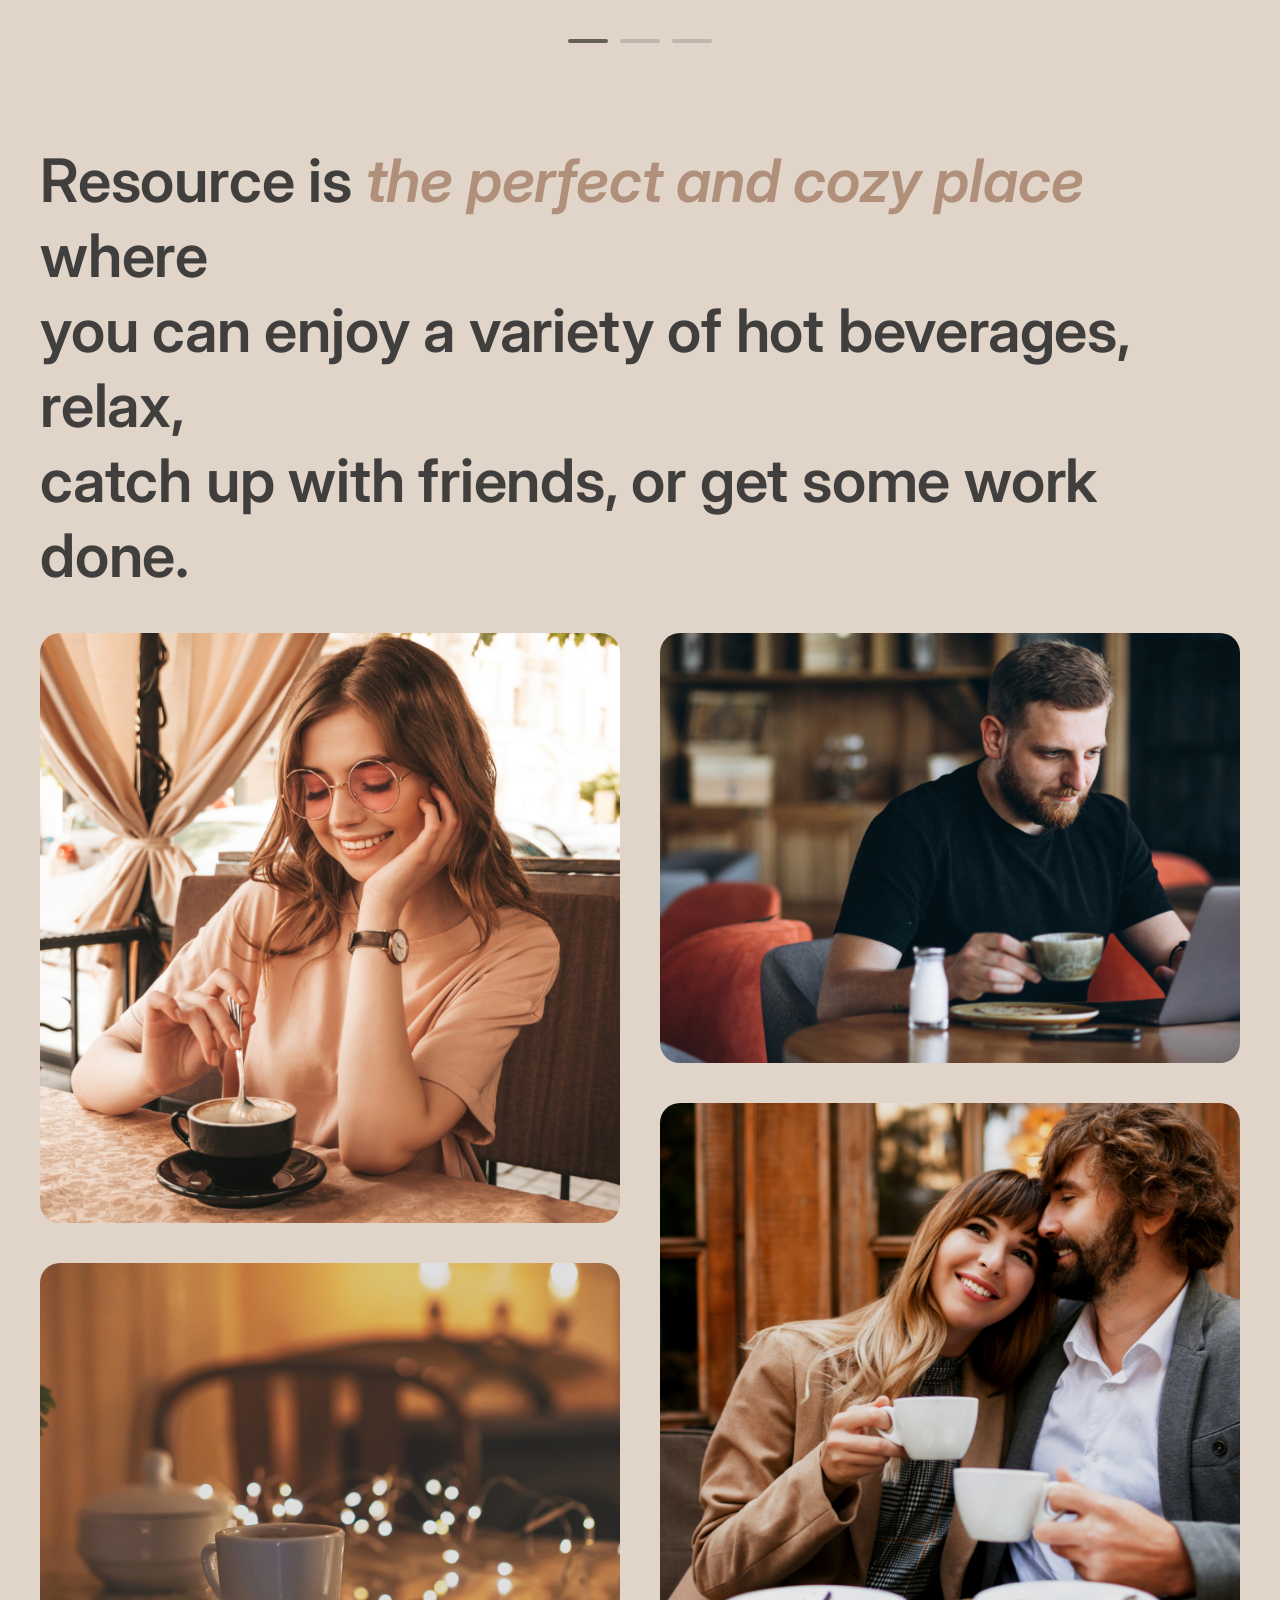
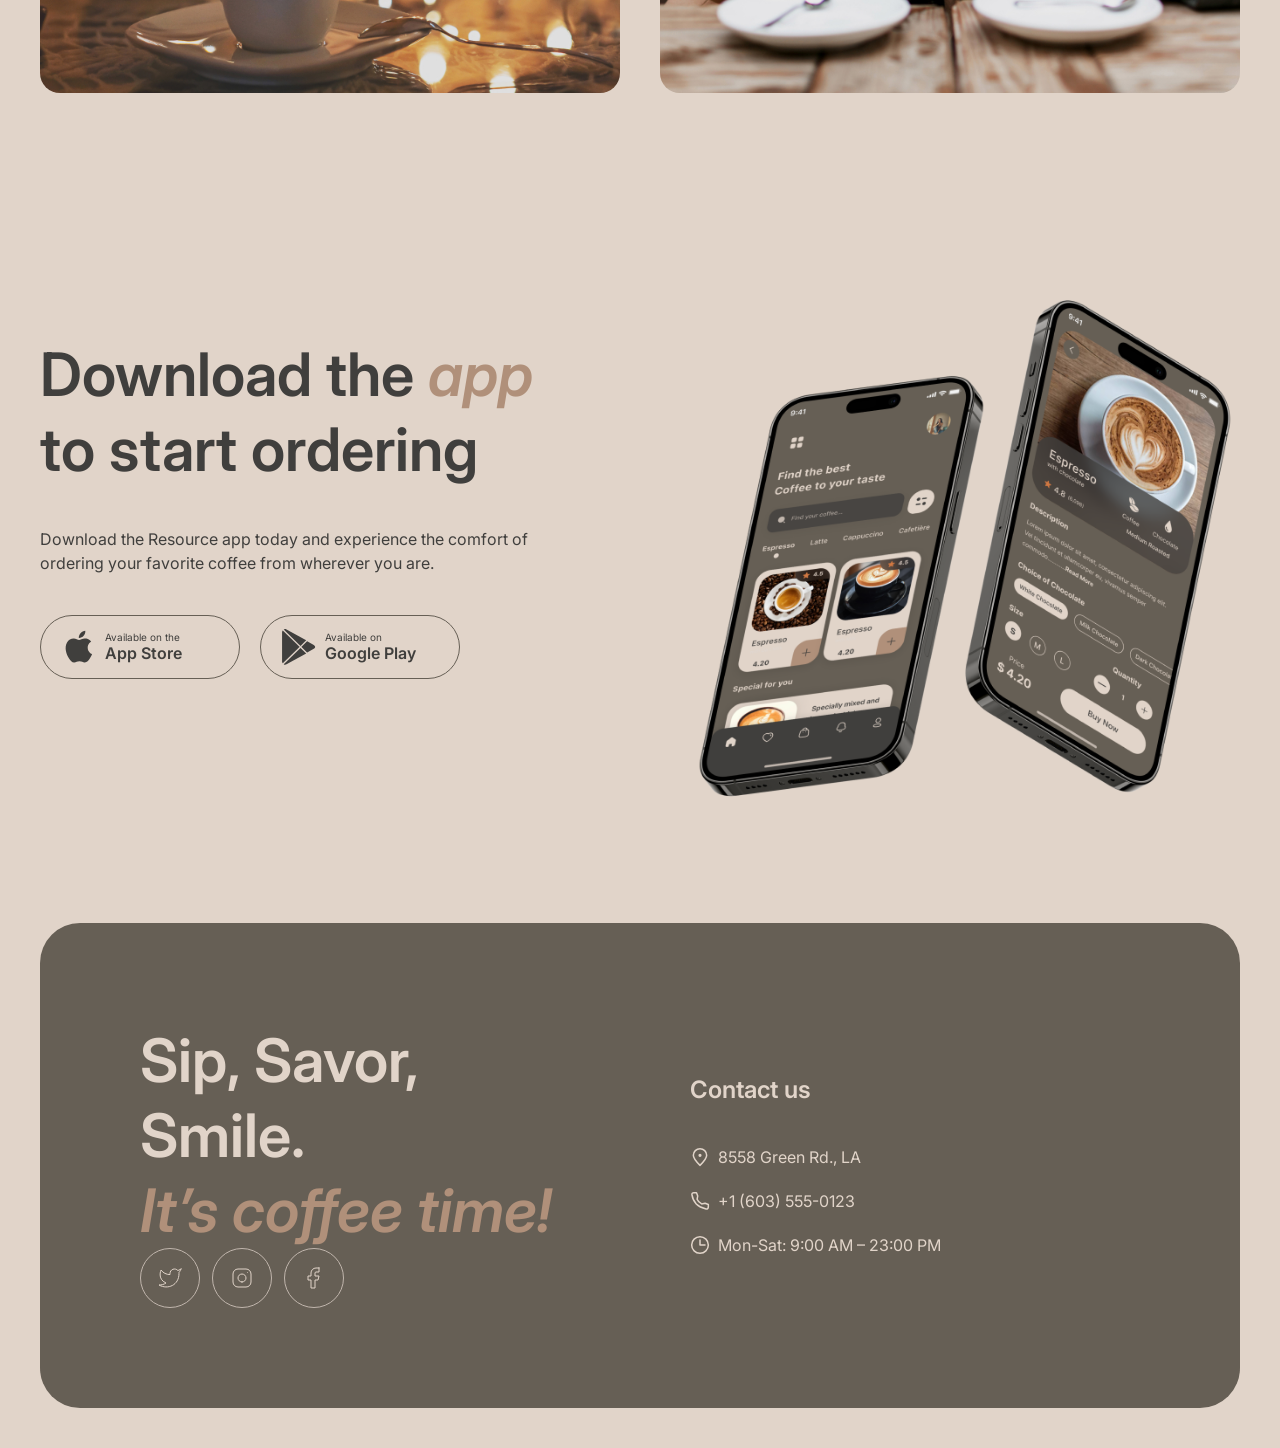
==== commit 5e698a48: "feat: add menu.html and dark theme" ====
--- a/index.html
+++ b/index.html
@@ -43,7 +43,7 @@
                     <img src="assets/moon.png" alt="moon">
                 </span>
             </button>
-             <a class="menu-link" href="#menu">
+             <a class="menu-link" href="menu.html">
                 <span>Menu</span>
                 <span class="menu-link__icon">
                     <img src="assets/coffee-cup.png" alt="coffee cup">
@@ -171,42 +171,28 @@
                             Download the
                             <span class="mobile-app__accent">app</span>
                             </span>
-
                             <span class="mobile-app__title-line">
                             to start ordering
                             </span>
                         </h2>
-
                         <p class="mobile-app__description">
                             Download the Resource app today and experience the comfort of ordering
                             your favorite coffee from wherever you are.
                         </p>
-
                         <div class="mobile-app__buttons">
-                            <a
-                            class="mobile-app__button"
-                            href="#"
-                            aria-label="Download Resource app on the App Store"
-                            >
+                            <a class="mobile-app__button" href="#"aria-label="Download Resource app on the App Store">
                             <span class="mobile-app__button-icon">
                                 <img src="assets/app-store.svg" alt="" />
                             </span>
-
                             <span class="mobile-app__button-text">
                                 <span class="mobile-app__button-label">Available on the</span>
                                 <span class="mobile-app__button-store">App Store</span>
                             </span>
                             </a>
-
-                            <a
-                            class="mobile-app__button"
-                            href="#"
-                            aria-label="Download Resource app on Google Play"
-                            >
+                            <a class="mobile-app__button" href="#"aria-label="Download Resource app on Google Play">
                             <span class="mobile-app__button-icon">
                                 <img src="assets/google-play.svg" alt="" />
                             </span>
-
                             <span class="mobile-app__button-text">
                                 <span class="mobile-app__button-label">Available on</span>
                                 <span class="mobile-app__button-store">Google Play</span>
@@ -214,13 +200,8 @@
                             </a>
                         </div>
                         </div>
-
                         <div class="mobile-app__image-wrapper">
-                        <img
-                            class="mobile-app__image"
-                            src="assets/mobile-screens.png"
-                            alt="Resource Coffee House mobile app screens"
-                        />
+                        <img class="mobile-app__image" src="assets/mobile-screens.png"alt="Resource Coffee House mobile app screens"/>
                         </div>
                     </div>
                     </section>
@@ -233,63 +214,43 @@
                 Sip, Savor, Smile.
                 <span class="footer__accent">It’s coffee time!</span>
             </h2>
-
             <ul class="footer__socials">
                 <li class="footer__social-item">
-                <a
-                    class="footer__social-link"
-                    href="#"
-                    aria-label="Resource Coffee House on Twitter"
-                >
-                    <img src="assets/twitter.svg" alt="" />
+                <a class="footer__social-link" href="twitter.com" aria-label="Resource Coffee House on Twitter">
+                    <img src="assets/twitter.svg" alt="t" />
                 </a>
                 </li>
-
                 <li class="footer__social-item">
-                <a
-                    class="footer__social-link"
-                    href="#"
-                    aria-label="Resource Coffee House on Instagram"
-                >
-                    <img src="assets/instagram.svg" alt="" />
+                <a class="footer__social-link" href="instagram.com" aria-label="Resource Coffee House on Instagram">
+                    <img src="assets/instagram.svg" alt="i" />
                 </a>
                 </li>
-
                 <li class="footer__social-item">
-                <a
-                    class="footer__social-link"
-                    href="#"
-                    aria-label="Resource Coffee House on Facebook"
-                >
-                    <img src="assets/facebook.svg" alt="" />
+                <a class="footer__social-link" href="facebook.com" aria-label="Resource Coffee House on Facebook">
+                    <img src="assets/facebook.svg" alt="f" />
                 </a>
                 </li>
             </ul>
             </div>
-
             <div class="footer__contacts">
             <h3 class="footer__contacts-title">Contact us</h3>
-
             <address class="footer__contacts-list">
                 <a
                 class="footer__contact-link"
                 href="https://maps.google.com/?q=8558+Green+Rd,+LA"
                 target="_blank"
-                rel="noopener noreferrer"
-                >
+                rel="noopener noreferrer">
                 <span class="footer__contact-icon">
                     <img src="assets/pin-alt.svg" alt="" />
                 </span>
                 <span>8558 Green Rd., LA</span>
                 </a>
-
                 <a class="footer__contact-link" href="tel:+16035550123">
                 <span class="footer__contact-icon">
                     <img src="assets/phone.svg" alt="" />
                 </span>
                 <span>+1 (603) 555-0123</span>
                 </a>
-
                 <p class="footer__contact-link">
                 <span class="footer__contact-icon">
                     <img src="assets/clock.svg" alt="" />
--- a/style.css
+++ b/style.css
@@ -69,6 +69,7 @@
 .theme-switcher__moon img{
     width: 36px;
     height: 36px;
+    border-radius: 50%;
 }
 .theme-switcher{
     background-color: inherit;
@@ -714,6 +715,17 @@
   align-items: center;
   justify-content: center;
 }
+.mobile-app__button {
+  transition: color 0.3s ease, background-color 0.3s ease;
+}
+
+.footer__contact-link {
+  transition: text-decoration-color 0.3s ease;
+}
+
+.footer__social-link {
+  transition: background-color 0.3s ease;
+}
 @media (max-width: 1000px) {
 
   .mobile-app__container {
@@ -764,4 +776,290 @@
   .footer__container {
     padding: 60px 16px;
 }
+}
+@media (hover: hover) {
+  .mobile-app__button:hover {
+    color: #e1d4c9;
+    background-color: #665f55;
+  }
+  .mobile-app__button:hover .mobile-app__button-icon img {
+    filter: brightness(0) saturate(100%) invert(89%) sepia(13%)
+      saturate(416%) hue-rotate(342deg) brightness(95%) contrast(88%);
+  }
+
+  .footer__contact-link:hover {
+    text-decoration: underline;
+    text-decoration-thickness: 1px;
+    text-underline-offset: 4px;
+  }
+
+  .footer__social-link:hover {
+    background-color: #e1d4c9;
+  }
+  .footer__social-link:hover img {
+    filter: brightness(0) saturate(100%);
+  }
+}
+.menu-page {
+  padding: 60px 0 100px;
+}
+
+.container {
+  max-width: 1360px;
+  margin: 0 auto;
+}
+
+.menu-page__title {
+  max-width: 800px;
+  margin: 0 auto 40px;
+  color: #403f3d;
+  font-size: 60px;
+  font-weight: 600;
+  line-height: 1.25;
+  text-align: center;
+}
+
+.menu-page__accent {
+  color: #b0907a;
+  font-style: italic;
+}
+
+.menu-page__tabs-wrapper {
+  position: relative;
+}
+
+.menu-page__radio {
+  position: absolute;
+  width: 1px;
+  height: 1px;
+  margin: -1px;
+  padding: 0;
+  overflow: hidden;
+  border: 0;
+  clip: rect(0 0 0 0);
+  clip-path: inset(50%);
+  white-space: nowrap;
+}
+
+.menu-page__tabs {
+  display: flex;
+  justify-content: center;
+  gap: 16px;
+  margin-bottom: 40px;
+}
+
+.menu-page__tab {
+  display: flex;
+  align-items: center;
+  gap: 8px;
+  min-width: 110px;
+  min-height: 48px;
+  padding: 8px 16px;
+  border: 1px solid #c1b6ad;
+  border-radius: 100px;
+  color: #403f3d;
+  background-color: transparent;
+  cursor: pointer;
+  transition: color 0.3s ease, background-color 0.3s ease;
+}
+
+.menu-page__tab-icon {
+  display: flex;
+  flex-shrink: 0;
+  align-items: center;
+  justify-content: center;
+  width: 28px;
+  height: 28px;
+  border-radius: 50%;
+}
+
+.menu-page__tab-icon img {
+  display: block;
+  width: 30px;
+  height: 30px;
+  object-fit: contain;
+}
+
+.menu-page__grid {
+  display: none;
+  grid-template-columns: repeat(4, 1fr);
+  gap: 40px;
+}
+
+#coffee:checked ~ .menu-page__grid--coffee,
+#tea:checked ~ .menu-page__grid--tea,
+#dessert:checked ~ .menu-page__grid--dessert {
+  display: grid;
+}
+
+#coffee:checked ~ .menu-page__tabs label[for="coffee"],
+#tea:checked ~ .menu-page__tabs label[for="tea"],
+#dessert:checked ~ .menu-page__tabs label[for="dessert"] {
+  color: #e1d4c9;
+  background-color: #665f55;
+}
+
+.product-card {
+  overflow: hidden;
+  border: 1px solid #c1b6ad;
+  border-radius: 40px;
+}
+
+.product-card__image-wrapper {
+  overflow: hidden;
+  aspect-ratio: 1 / 1;
+  border-radius: 40px;
+}
+
+.product-card__image {
+  display: block;
+  width: 100%;
+  height: 100%;
+  object-fit: cover;
+  transition: transform 0.4s ease;
+}
+
+.product-card:hover .product-card__image {
+  transform: scale(1.1);
+}
+
+.product-card__content {
+  display: flex;
+  flex-direction: column;
+  min-height: 180px;
+  padding: 20px;
+}
+
+.product-card__title {
+  margin: 0 0 12px;
+  color: #403f3d;
+  font-size: 18px;
+  font-weight: 600;
+  line-height: 1.25;
+}
+
+.product-card__description {
+  margin: 0 0 16px;
+  color: #403f3d;
+  font-size: 14px;
+  line-height: 1.4;
+}
+
+.product-card__price {
+  margin: auto 0 0;
+  color: #403f3d;
+  font-size: 18px;
+  font-weight: 600;
+}
+@media (max-width: 1000px) {
+  .menu-page__grid {
+    grid-template-columns: repeat(2, 1fr);
+    gap: 24px;
+  }
+}
+
+@media (max-width: 700px) {
+  .menu-page__title {
+    font-size: 32px;
+  }
+}
+
+@media (max-width: 560px) {
+
+  .menu-page {
+    padding: 40px 0 60px;
+  }
+
+  .menu-page__tabs {
+    gap: 8px;
+    margin-bottom: 24px;
+  }
+
+  .menu-page__tab {
+    min-width: auto;
+    padding: 8px 12px;
+  }
+}
+
+@media (max-width: 380px) {
+
+  .menu-page__title {
+    margin-bottom: 24px;
+    font-size: 28px;
+  }
+
+  .menu-page__tabs {
+    justify-content: flex-start;
+    overflow-x: auto;
+  }
+
+  .menu-page__grid {
+    grid-template-columns: 1fr;
+    gap: 16px;
+  }
+
+  .product-card,
+  .product-card__image-wrapper {
+    border-radius: 24px;
+  }
+
+  .product-card__content {
+    min-height: auto;
+  }
+  .footer__container {
+    padding: 60px 16px;
+}
+}
+body {
+  transition: background-color 0.1s ease, color 0.1s ease;
+}
+
+body.dark-theme {
+  background-color: #292826;
+  color: #e1d4c9;
+}
+
+body.dark-theme .header,
+body.dark-theme .menu-page,
+body.dark-theme .hero-section,
+body.dark-theme .about,
+body.dark-theme .favorite-coffee,
+body.dark-theme .mobile-app {
+  background-color: #292826;
+}
+
+body.dark-theme .header__menu-link,
+body.dark-theme .menu-link,
+body.dark-theme .hero-section__title,
+body.dark-theme .hero-section__description,
+body.dark-theme .favorite-coffee__title,
+body.dark-theme .favorite-coffee__name,
+body.dark-theme .favorite-coffee__description,
+body.dark-theme .favorite-coffee__price,
+body.dark-theme .about__title,
+body.dark-theme .mobile-app__title,
+body.dark-theme .mobile-app__description,
+body.dark-theme .menu-page__title,
+body.dark-theme .menu-page__tab,
+body.dark-theme .product-card__title,
+body.dark-theme .product-card__description,
+body.dark-theme .product-card__price {
+  color: #e1d4c9;
+}
+
+body.dark-theme .menu-page__tab,
+body.dark-theme .product-card,
+body.dark-theme .theme-switcher,
+body.dark-theme .favorite-coffee__arrow,
+body.dark-theme .mobile-app__button {
+  border-color: #665f55;
+}
+
+body.dark-theme .theme-switcher__sun {
+  background-color: transparent;
+}
+
+body.dark-theme .theme-switcher__moon {
+  background-color: #665f55;
+  border-radius: 50%;
 }
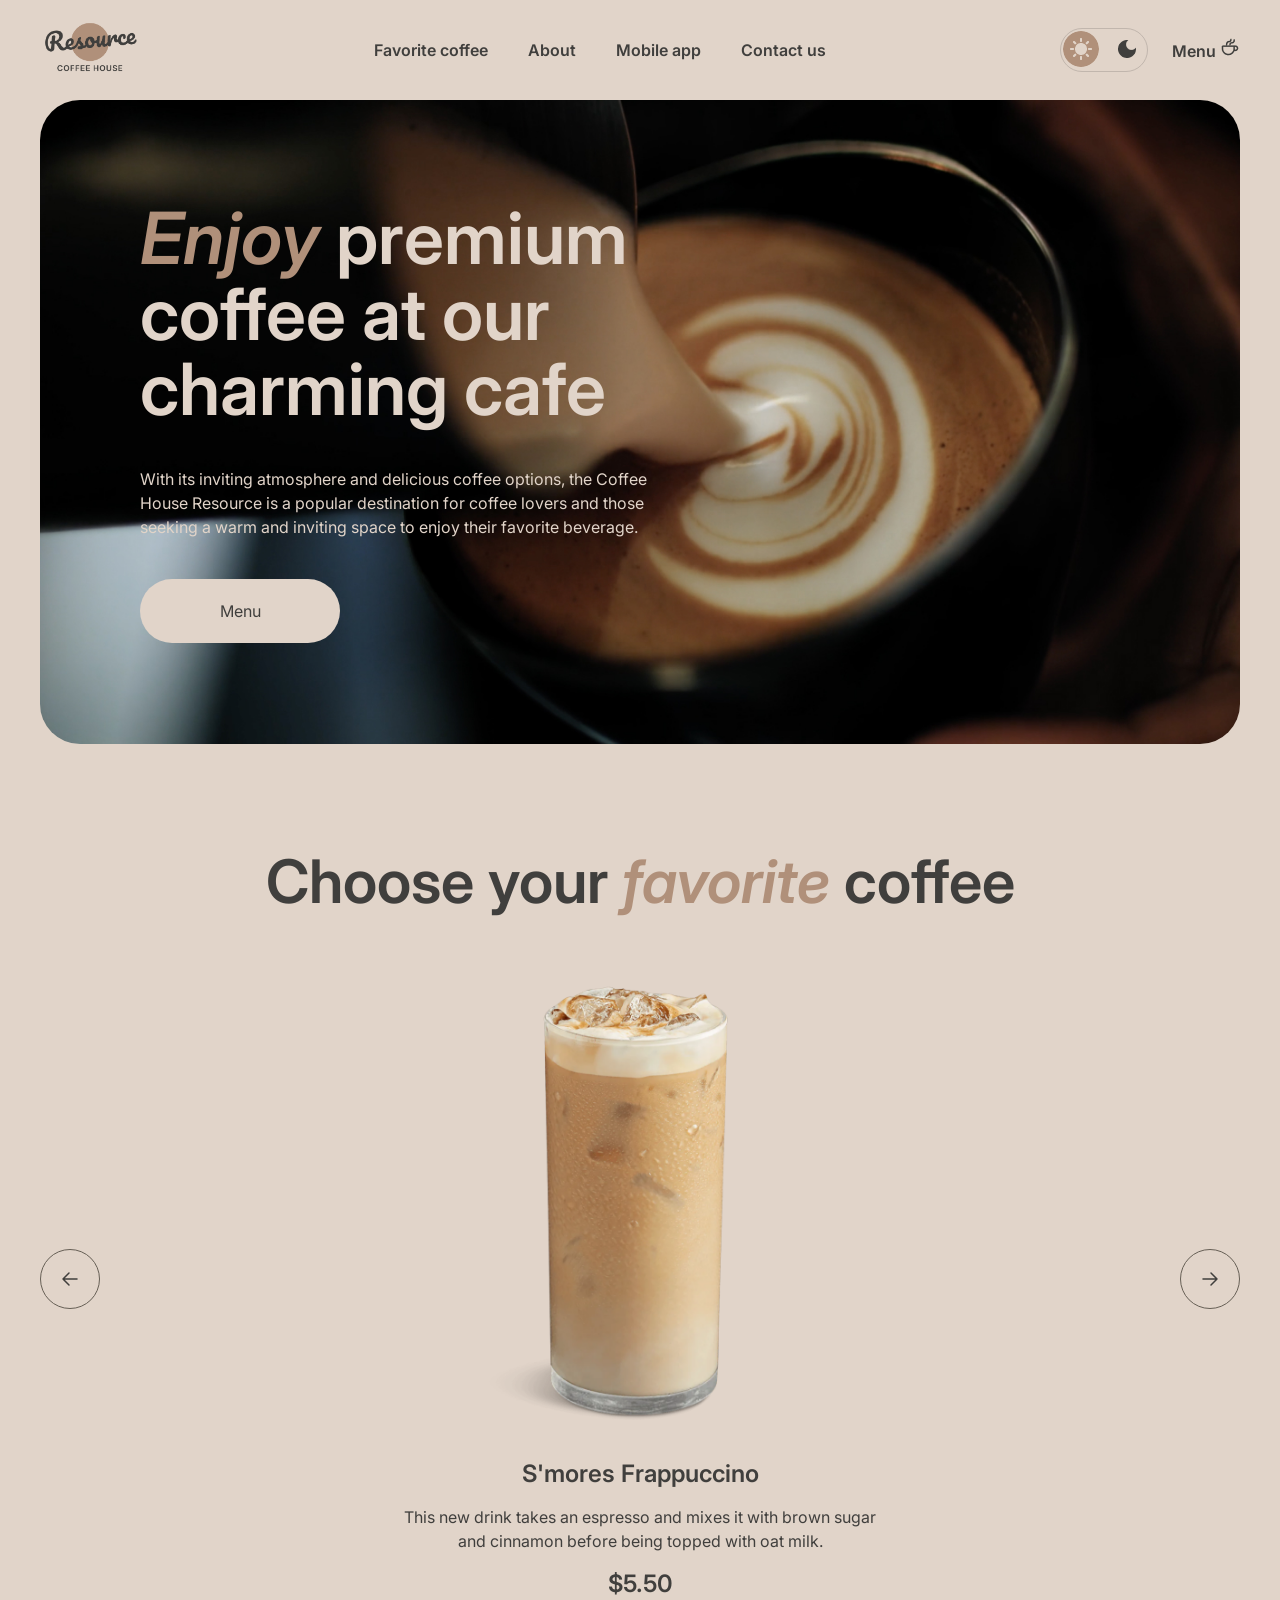
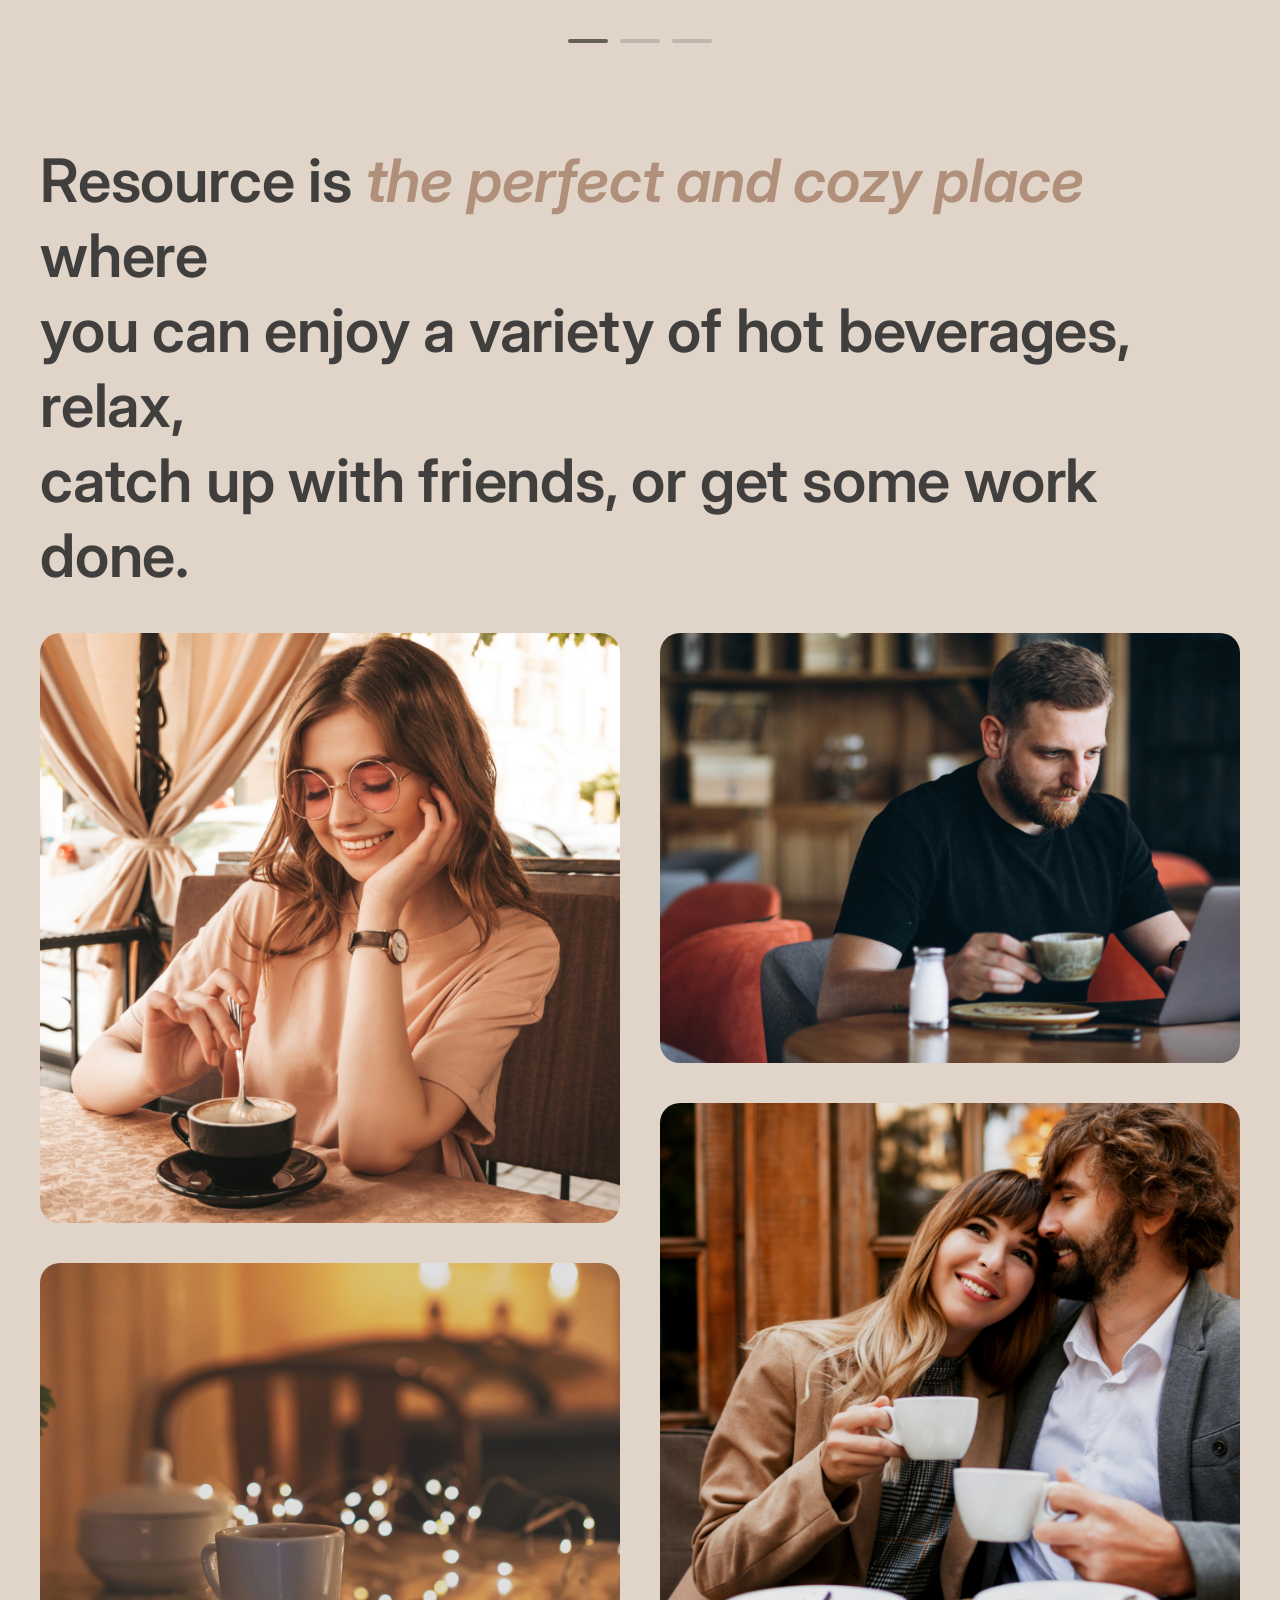
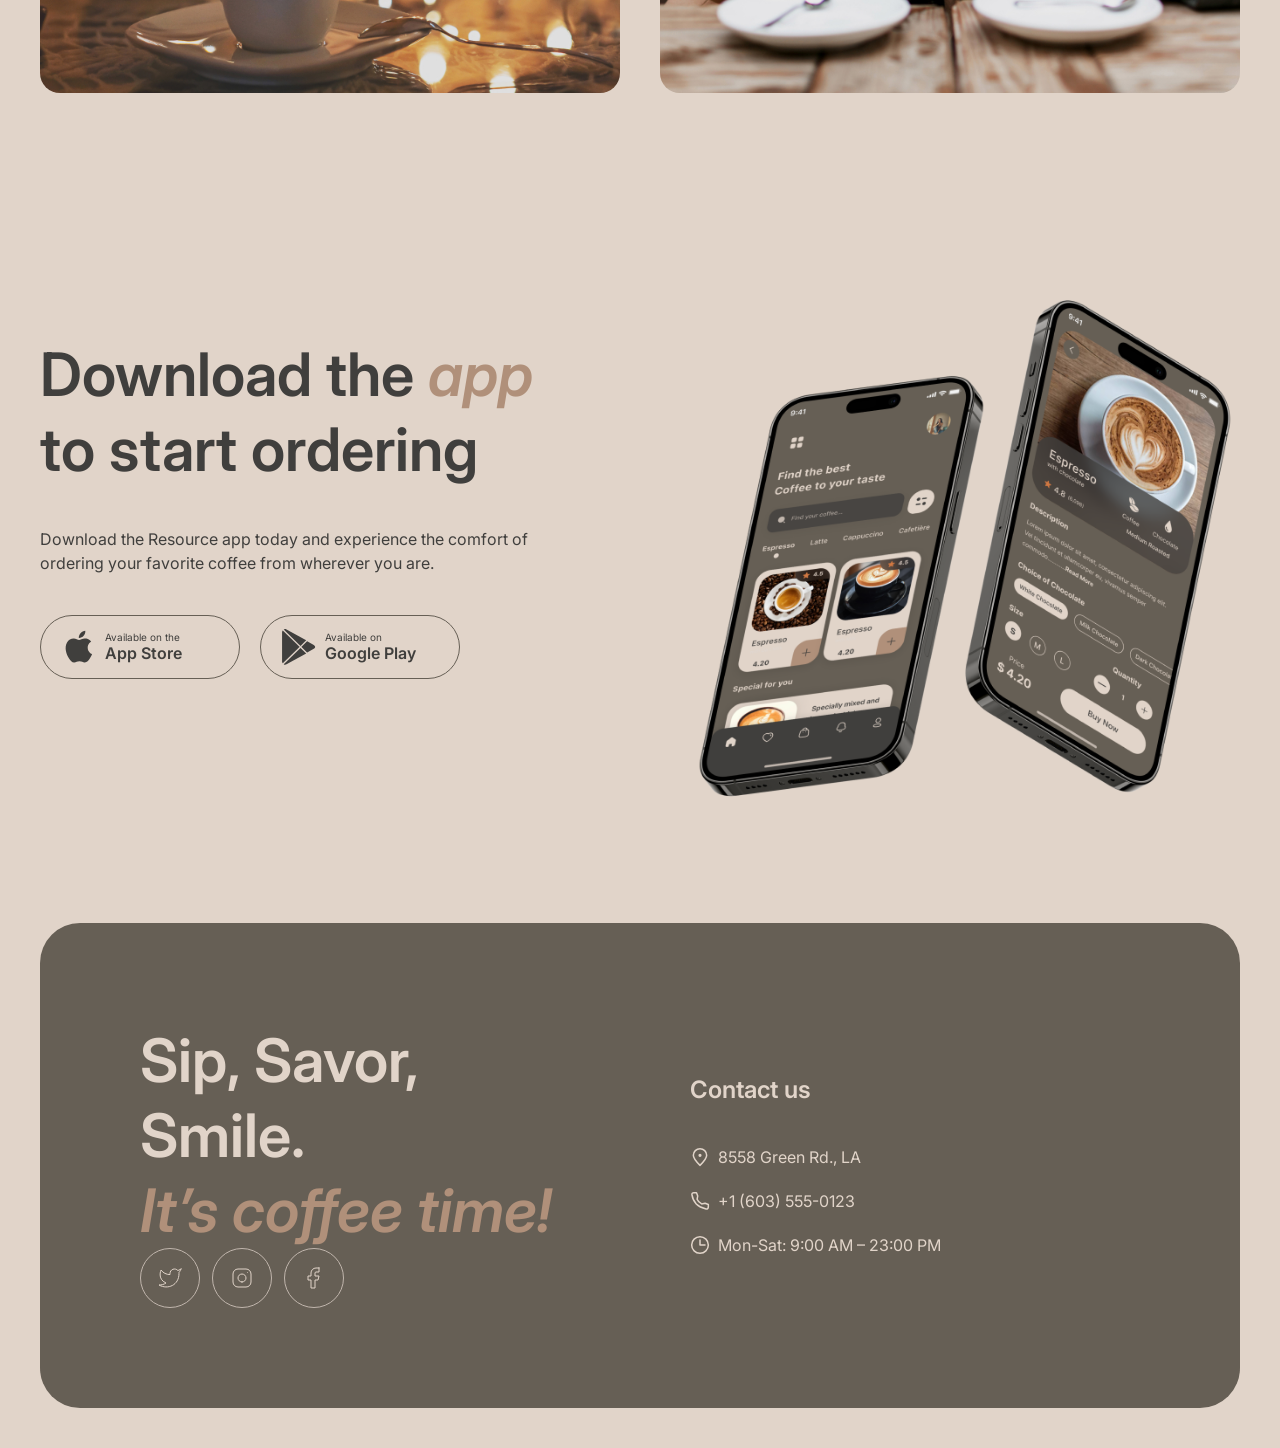
==== commit caad2508: "fix: font in header" ====
--- a/index.html
+++ b/index.html
@@ -5,12 +5,10 @@
     <meta name="viewport" content="width=device-width, initial-scale=1.0">
     <link rel="preconnect" href="https://fonts.googleapis.com">
     <link rel="preconnect" href="https://fonts.gstatic.com" crossorigin>
-    <link
-        href="https://fonts.googleapis.com/css2?family=Inter:wght@300;400;500;600;700&display=swap"
-        rel="stylesheet"
-    />
-  <link rel="stylesheet" href="style.css" />
+    <link href="https://fonts.googleapis.com/css2?family=Inter:wght@300;400;500;600;700&display=swap" rel="stylesheet">
+  <link rel="stylesheet" href="style.css">
     <title>Coffee House</title>
+    <link rel="icon" href="assets/favicon.ico" type="image/x-icon">
 </head>
 <body>
     <header class="header">
@@ -97,10 +95,7 @@
                     </svg>
                     </button>
                     <article class="favorite-coffee__card">
-                    <img
-                        class="favorite-coffee__image"
-                        src="assets/coffee-slider-1.png"
-                        alt="S'mores Frappuccino"/>
+                    <img class="favorite-coffee__image" src="assets/coffee-slider-1.png" alt="S'mores Frappuccino">
                     <div class="favorite-coffee__info">
                         <h3 class="favorite-coffee__name">S'mores Frappuccino</h3>
                         <p class="favorite-coffee__description">
@@ -116,14 +111,14 @@
                     aria-label="Next coffee">
                     <svg  class="favorite-coffee__arrow-icon" width="24" height="24" viewBox="0 0 24 24"
                         fill="none" xmlns="http://www.w3.org/2000/svg" aria-hidden="true">
-                        <path d="M5 12H19M13 18L19 12L13 6" stroke="currentColor" stroke-width="1.5"stroke-linecap="round"
+                        <path d="M5 12H19M13 18L19 12L13 6" stroke="currentColor" stroke-width="1.5" stroke-linecap="round"
                         stroke-linejoin="round"/>
                     </svg>
                     </button>
                 </div>
-                <div class="favorite-coffee__pagination" aria-label="Coffee slider pagination">
-                    <button
-                        class="favorite-coffee__pagination-item favorite-coffee__pagination-item--active" type="button" aria-label="Show first coffee">
+                <div class="favorite-coffee__pagination">
+                    <button
+                        class="favorite-coffee__pagination-item favorite-coffee__pagination-item--active" type="button">
                     </button>
                     <button
                         class="favorite-coffee__pagination-item" type="button" aria-label="Show second coffee">
@@ -146,18 +141,18 @@
                     <div class="about__gallery">
                         <div class="about__column about__column--left">
                             <div class="about__image-wrapper about__image-wrapper--large">
-                                <img class="about__image" src="assets/about-1.jpg" alt="coffee"/>
+                                <img class="about__image" src="assets/about-1.jpg" alt="coffee">
                             </div>
                             <div class="about__image-wrapper about__image-wrapper--small">
-                                <img class="about__image" src="assets/about-2.jpg" alt="Coffee cup on a table"/>
+                                <img class="about__image" src="assets/about-2.jpg" alt="Coffee cup on a table">
                             </div>
                         </div>
                         <div class="about__column about__column--right">
                             <div class="about__image-wrapper about__image-wrapper--small">
-                                <img class="about__image" src="assets/about-3.jpg" alt="coffee"/>
+                                <img class="about__image" src="assets/about-3.jpg" alt="coffee">
                             </div>
                             <div class="about__image-wrapper about__image-wrapper--large">
-                                <img class="about__image" src="assets/about-4.jpg" alt="coffee"/>
+                                <img class="about__image" src="assets/about-4.jpg" alt="coffee">
                             </div>
                         </div>
                     </div>
@@ -180,18 +175,18 @@
                             your favorite coffee from wherever you are.
                         </p>
                         <div class="mobile-app__buttons">
-                            <a class="mobile-app__button" href="#"aria-label="Download Resource app on the App Store">
+                            <a class="mobile-app__button" href="#" aria-label="Download Resource app on the App Store">
                             <span class="mobile-app__button-icon">
-                                <img src="assets/app-store.svg" alt="" />
+                                <img src="assets/app-store.svg" alt="app">
                             </span>
                             <span class="mobile-app__button-text">
                                 <span class="mobile-app__button-label">Available on the</span>
                                 <span class="mobile-app__button-store">App Store</span>
                             </span>
                             </a>
-                            <a class="mobile-app__button" href="#"aria-label="Download Resource app on Google Play">
+                            <a class="mobile-app__button" href="#" aria-label="Download Resource app on Google Play">
                             <span class="mobile-app__button-icon">
-                                <img src="assets/google-play.svg" alt="" />
+                                <img src="assets/google-play.svg" alt="google play">
                             </span>
                             <span class="mobile-app__button-text">
                                 <span class="mobile-app__button-label">Available on</span>
@@ -201,7 +196,7 @@
                         </div>
                         </div>
                         <div class="mobile-app__image-wrapper">
-                        <img class="mobile-app__image" src="assets/mobile-screens.png"alt="Resource Coffee House mobile app screens"/>
+                        <img class="mobile-app__image" src="assets/mobile-screens.png" alt="Resource Coffee House mobile app screens">
                         </div>
                     </div>
                     </section>
@@ -217,17 +212,17 @@
             <ul class="footer__socials">
                 <li class="footer__social-item">
                 <a class="footer__social-link" href="twitter.com" aria-label="Resource Coffee House on Twitter">
-                    <img src="assets/twitter.svg" alt="t" />
+                    <img src="assets/twitter.svg" alt="t">
                 </a>
                 </li>
                 <li class="footer__social-item">
                 <a class="footer__social-link" href="instagram.com" aria-label="Resource Coffee House on Instagram">
-                    <img src="assets/instagram.svg" alt="i" />
+                    <img src="assets/instagram.svg" alt="i">
                 </a>
                 </li>
                 <li class="footer__social-item">
                 <a class="footer__social-link" href="facebook.com" aria-label="Resource Coffee House on Facebook">
-                    <img src="assets/facebook.svg" alt="f" />
+                    <img src="assets/facebook.svg" alt="f">
                 </a>
                 </li>
             </ul>
@@ -241,19 +236,19 @@
                 target="_blank"
                 rel="noopener noreferrer">
                 <span class="footer__contact-icon">
-                    <img src="assets/pin-alt.svg" alt="" />
+                    <img src="assets/pin-alt.svg" alt="">
                 </span>
                 <span>8558 Green Rd., LA</span>
                 </a>
                 <a class="footer__contact-link" href="tel:+16035550123">
                 <span class="footer__contact-icon">
-                    <img src="assets/phone.svg" alt="" />
+                    <img src="assets/phone.svg" alt="">
                 </span>
                 <span>+1 (603) 555-0123</span>
                 </a>
                 <p class="footer__contact-link">
                 <span class="footer__contact-icon">
-                    <img src="assets/clock.svg" alt="" />
+                    <img src="assets/clock.svg" alt="">
                 </span>
                 <span>Mon-Sat: 9:00 AM – 23:00 PM</span>
                 </p>
--- a/style.css
+++ b/style.css
@@ -2,6 +2,9 @@
   margin: 0;
   padding: 0;
   box-sizing: border-box;
+}
+html {
+  scroll-behavior: smooth;
 }
 
 body {
@@ -40,6 +43,7 @@
   text-decoration: none;
   font-size: 16px;
   position: relative;
+  font-weight: 600;
 }
 .header__menu-link::after,
 .menu-link::after {
